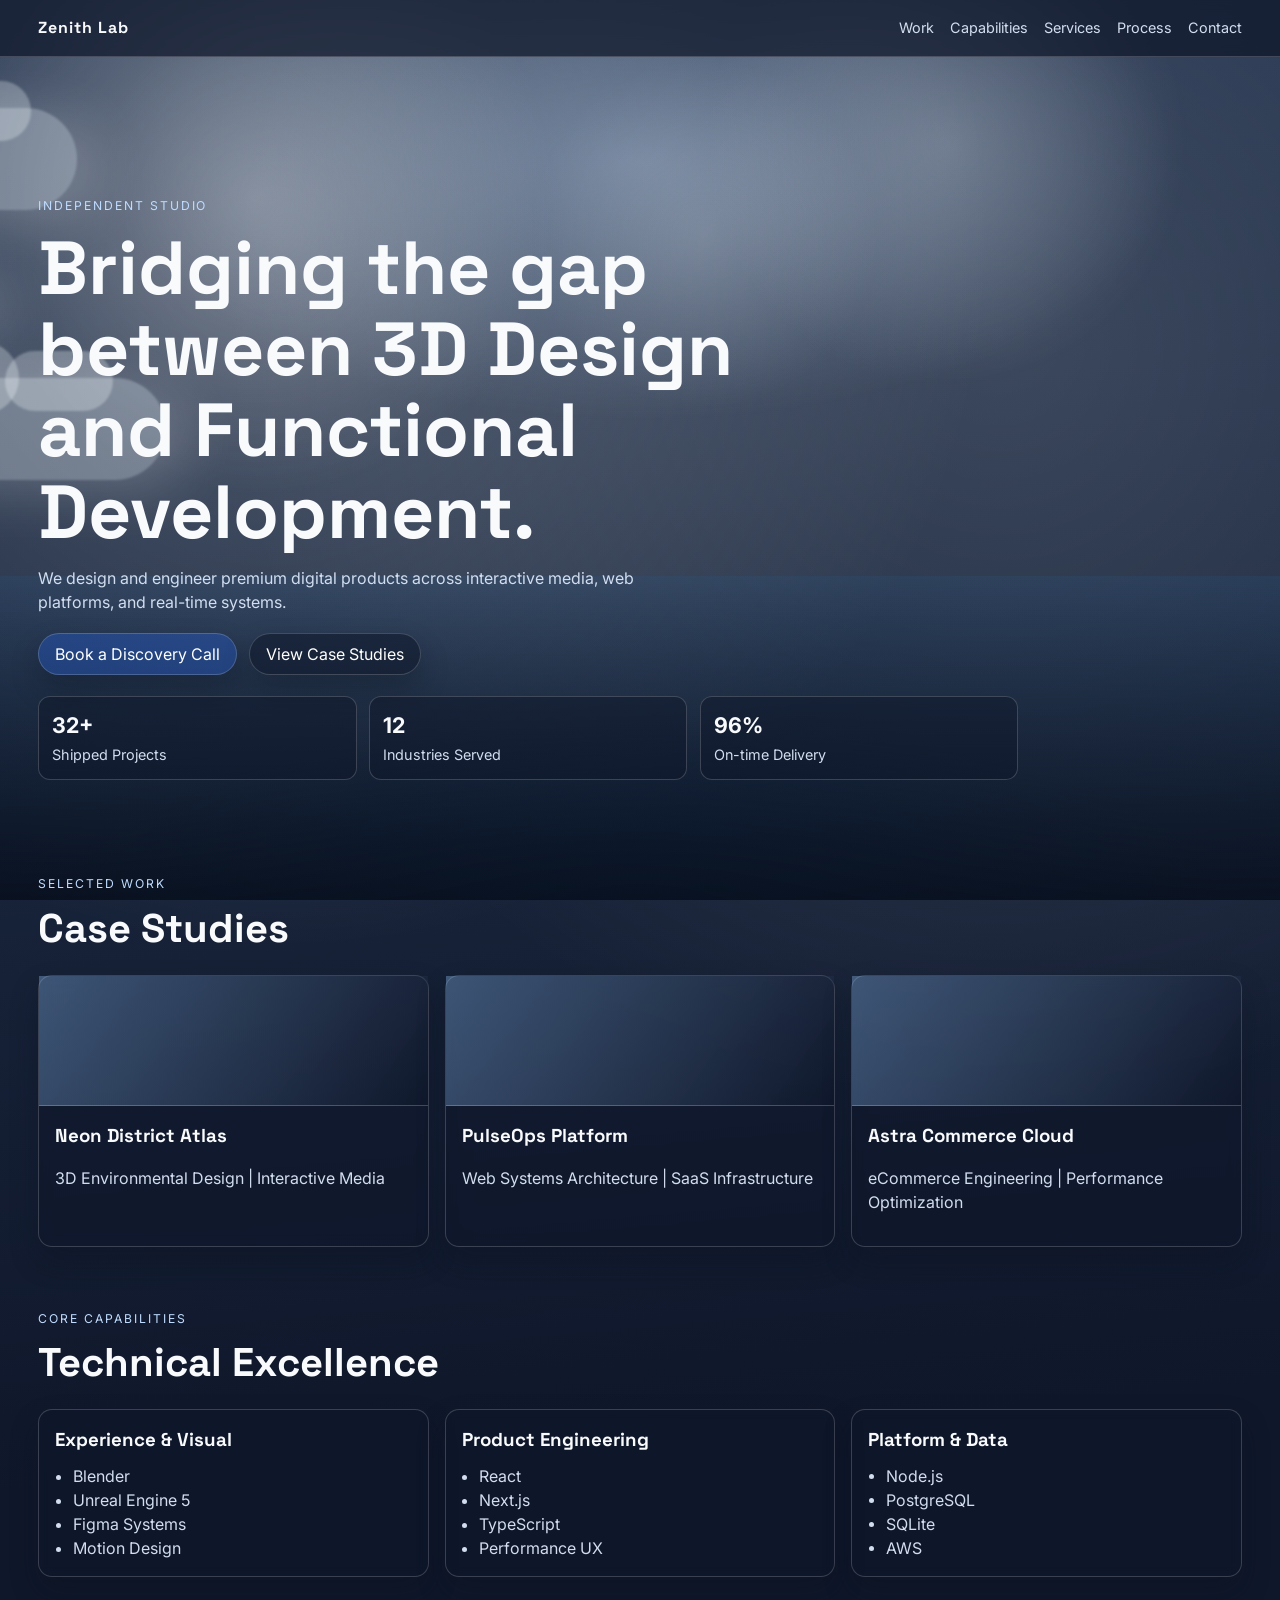
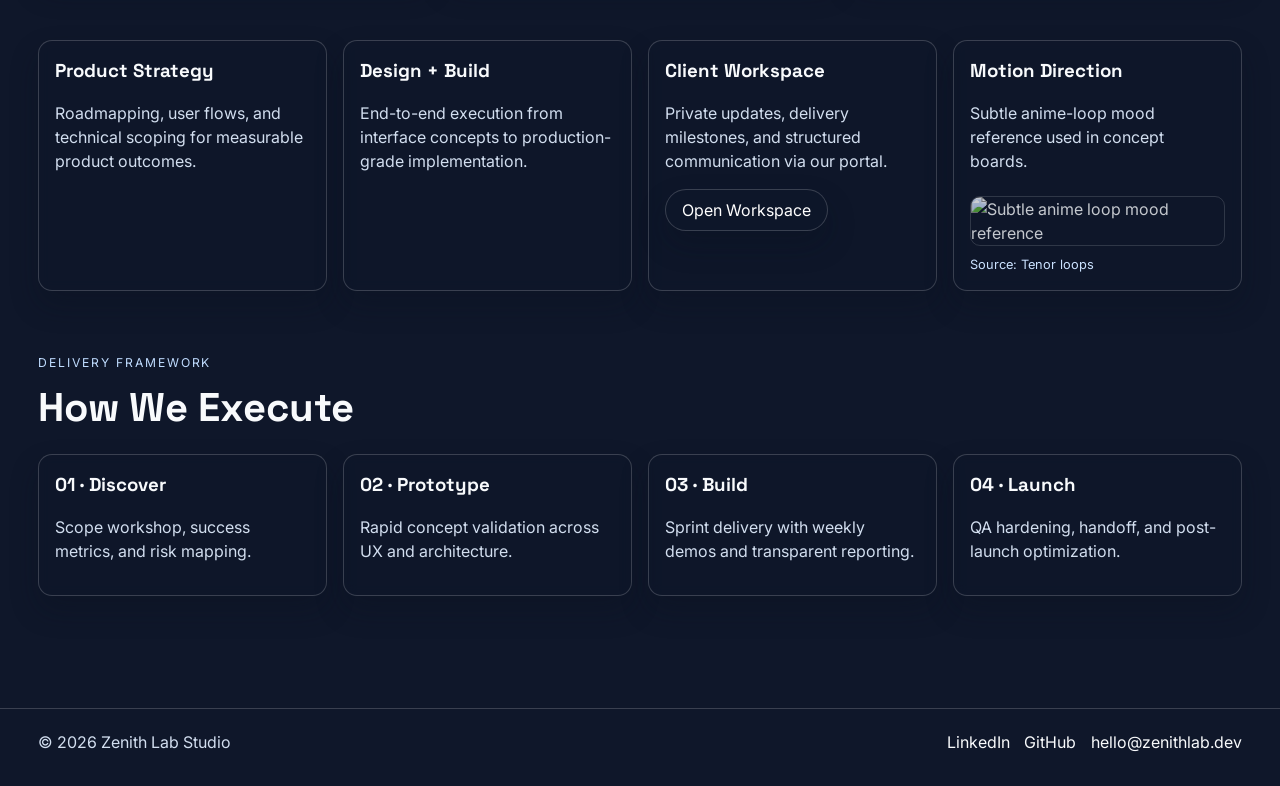
==== index.html @ daa23e72 "Simplify animated sky and add subtle Tenor loop accent" ====
<!DOCTYPE html>
<html lang="en">
  <head>
    <meta charset="UTF-8" />
    <meta name="viewport" content="width=device-width, initial-scale=1.0" />
    <title>Zenith Lab | Studio Portfolio</title>
    <link rel="preconnect" href="https://fonts.googleapis.com" />
    <link rel="preconnect" href="https://fonts.gstatic.com" crossorigin />
    <link
      href="https://fonts.googleapis.com/css2?family=Inter:wght@400;500;600;700&family=Space+Grotesk:wght@500;600;700&display=swap"
      rel="stylesheet"
    />
    <link rel="stylesheet" href="styles.css" />
  </head>
  <body>
    <div class="animated-sky-scene" aria-hidden="true">
      <div class="cloud cloud--1"></div>
      <div class="cloud cloud--2"></div>
      <div class="cloud cloud--3"></div>
      <div class="scene-ground"></div>
    </div>
    <div class="scroll-progress" aria-hidden="true"></div>

    <header class="site-header">
      <a class="brand" href="index.html">Zenith Lab</a>
      <nav>
        <a href="#work">Work</a>
        <a href="#stack">Capabilities</a>
        <a href="#services">Services</a>
        <a href="#timeline">Process</a>
        <a href="#contact">Contact</a>
      </nav>
      <a id="owner-edit-link" class="mini-button" href="owner.html" hidden>Edit Website</a>
    </header>

    <main>
      <section id="announcement" class="announcement" hidden></section>

      <section class="hero parallax" data-parallax="0.08">
        <p class="eyebrow">Independent Studio</p>
        <h1>Bridging the gap between 3D Design and Functional Development.</h1>
        <p class="hero-subtext">
          We design and engineer premium digital products across interactive media, web platforms, and real-time systems.
        </p>
        <div class="hero-cta">
          <a class="button" href="chat.html">Book a Discovery Call</a>
          <a class="button subtle" href="#work">View Case Studies</a>
        </div>
        <div class="stats-grid" aria-label="Studio metrics">
          <article><strong>32+</strong><span>Shipped Projects</span></article>
          <article><strong>12</strong><span>Industries Served</span></article>
          <article><strong>96%</strong><span>On-time Delivery</span></article>
        </div>
      </section>

      <section id="work" class="section parallax" data-parallax="0.05">
        <div class="section-heading">
          <p class="eyebrow">Selected Work</p>
          <h2>Case Studies</h2>
        </div>
        <div class="case-grid">
          <article class="case-card"><div class="case-thumb"></div><div class="case-body"><h3>Neon District Atlas</h3><p>3D Environmental Design | Interactive Media</p></div></article>
          <article class="case-card"><div class="case-thumb"></div><div class="case-body"><h3>PulseOps Platform</h3><p>Web Systems Architecture | SaaS Infrastructure</p></div></article>
          <article class="case-card"><div class="case-thumb"></div><div class="case-body"><h3>Astra Commerce Cloud</h3><p>eCommerce Engineering | Performance Optimization</p></div></article>
        </div>
      </section>

      <section id="stack" class="section parallax" data-parallax="0.04">
        <div class="section-heading">
          <p class="eyebrow">Core Capabilities</p>
          <h2>Technical Excellence</h2>
        </div>
        <div class="stack-grid">
          <article><h3>Experience & Visual</h3><ul><li>Blender</li><li>Unreal Engine 5</li><li>Figma Systems</li><li>Motion Design</li></ul></article>
          <article><h3>Product Engineering</h3><ul><li>React</li><li>Next.js</li><li>TypeScript</li><li>Performance UX</li></ul></article>
          <article><h3>Platform & Data</h3><ul><li>Node.js</li><li>PostgreSQL</li><li>SQLite</li><li>AWS</li></ul></article>
        </div>
      </section>

      <section id="services" class="section utility-grid">
        <article class="panel"><h3>Product Strategy</h3><p>Roadmapping, user flows, and technical scoping for measurable product outcomes.</p></article>
        <article class="panel"><h3>Design + Build</h3><p>End-to-end execution from interface concepts to production-grade implementation.</p></article>
        <article class="panel"><h3>Client Workspace</h3><p>Private updates, delivery milestones, and structured communication via our portal.</p><a class="button subtle" href="chat.html">Open Workspace</a></article>
        <article class="panel motion-accent">
          <h3>Motion Direction</h3>
          <p>Subtle anime-loop mood reference used in concept boards.</p>
          <img src="https://media.tenor.com/7hcQqIspIAcAAAAM/slow-loop-anime.gif" alt="Subtle anime loop mood reference" loading="lazy" />
          <a class="mini-link" href="https://tenor.com/search/anime-loop-gifs" target="_blank" rel="noopener noreferrer">Source: Tenor loops</a>
        </article>
      </section>

      <section id="timeline" class="section">
        <div class="section-heading">
          <p class="eyebrow">Delivery Framework</p>
          <h2>How We Execute</h2>
        </div>
        <div class="timeline">
          <article class="panel"><h3>01 · Discover</h3><p>Scope workshop, success metrics, and risk mapping.</p></article>
          <article class="panel"><h3>02 · Prototype</h3><p>Rapid concept validation across UX and architecture.</p></article>
          <article class="panel"><h3>03 · Build</h3><p>Sprint delivery with weekly demos and transparent reporting.</p></article>
          <article class="panel"><h3>04 · Launch</h3><p>QA hardening, handoff, and post-launch optimization.</p></article>
        </div>
      </section>
    </main>

    <footer id="contact" class="footer">
      <p>© 2026 Zenith Lab Studio</p>
      <div class="footer-links">
        <a href="https://www.linkedin.com" target="_blank" rel="noopener noreferrer">LinkedIn</a>
        <a href="https://github.com" target="_blank" rel="noopener noreferrer">GitHub</a>
        <a href="mailto:hello@zenithlab.dev">hello@zenithlab.dev</a>
      </div>
    </footer>

    <script src="script.js"></script>
  </body>
</html>
---- styles.css ----
:root {
  --bg: #0f172a;
  --sky-top: #6fa5df;
  --sky-bottom: #102544;
  --text: #f8fafc;
  --muted: #d2deef;
  --border: rgba(255, 255, 255, 0.18);
  --card: rgba(15, 23, 42, 0.72);
  --shadow: 0 14px 28px rgba(9, 15, 30, 0.3);
}

* { box-sizing: border-box; }
html, body { margin: 0; min-height: 100%; scroll-behavior: smooth; }

body {
  position: relative;
  isolation: isolate;
  color: var(--text);
  font-family: Inter, system-ui, sans-serif;
  line-height: 1.5;
  background:
    radial-gradient(circle at 22% 10%, rgba(255, 255, 255, 0.24), transparent 30%),
    radial-gradient(circle at 78% 14%, rgba(255, 255, 255, 0.14), transparent 34%),
    linear-gradient(175deg, rgba(116, 167, 228, 0.2), rgba(15, 23, 42, 0.88) 60%),
    var(--bg);
}

.animated-sky-scene {
  position: fixed;
  inset: 0;
  z-index: -1;
  pointer-events: none;
  overflow: hidden;
  background:
    radial-gradient(58% 40% at 50% 18%, rgba(198, 225, 255, 0.35), transparent 72%),
    radial-gradient(50% 22% at 50% 100%, rgba(16, 37, 68, 0.92), transparent 90%);
}

.animated-sky-scene::before {
  content: "";
  position: absolute;
  inset: 0;
  background:
    radial-gradient(circle at 20% 22%, rgba(255, 255, 255, 0.26), transparent 24%),
    radial-gradient(circle at 74% 16%, rgba(255, 255, 255, 0.2), transparent 20%),
    radial-gradient(circle at 55% 26%, rgba(255, 255, 255, 0.14), transparent 18%);
}

.cloud {
  position: absolute;
  width: clamp(220px, 24vw, 430px);
  height: clamp(74px, 8vw, 120px);
  border-radius: 999px;
  background: rgba(240, 247, 255, 0.32);
  filter: blur(1px);
  box-shadow: 20px 10px 56px rgba(255, 255, 255, 0.2);
  animation: cloudDrift linear infinite;
}

.cloud::before,
.cloud::after {
  content: "";
  position: absolute;
  background: rgba(244, 249, 255, 0.28);
  border-radius: 999px;
}

.cloud::before { width: 46%; height: 70%; left: 13%; top: -35%; }
.cloud::after { width: 30%; height: 58%; right: 15%; top: -26%; }

.cloud--1 { top: 12%; left: -18%; animation-duration: 70s; }
.cloud--2 { top: 28%; left: -22%; width: clamp(180px, 21vw, 360px); animation-duration: 90s; animation-delay: -25s; }
.cloud--3 { top: 42%; left: -15%; width: clamp(240px, 28vw, 500px); animation-duration: 110s; animation-delay: -45s; }

.scene-ground {
  position: absolute;
  inset: auto 0 0;
  height: min(36vh, 340px);
  background: linear-gradient(180deg, rgba(43, 94, 148, 0.18), rgba(8, 16, 30, 0.9));
}


@keyframes cloudDrift {
  from { transform: translateX(0); }
  to { transform: translateX(138vw); }
}

.motion-accent img {
  width: 100%;
  max-height: 180px;
  object-fit: cover;
  border-radius: 10px;
  border: 1px solid var(--border);
  margin-top: .4rem;
  opacity: .78;
}

.mini-link {
  display: inline-block;
  margin-top: .55rem;
  font-size: .8rem;
  color: #cbe2ff;
  text-decoration: none;
}

.mini-link:hover { text-decoration: underline; }

.scroll-progress { position: fixed; top: 0; left: 0; z-index: 999; width: 0; height: 3px; background: linear-gradient(90deg,#fff,#93c5fd); }
.site-header {
  position: sticky; top: 0; z-index: 100; display: flex; justify-content: space-between; align-items: center;
  padding: 1rem clamp(1rem,3vw,3.4rem); backdrop-filter: blur(10px); background: rgba(15,23,42,0.72); border-bottom: 1px solid var(--border);
}
.brand, h1, h2, h3 { font-family: "Space Grotesk", Inter, sans-serif; }
.brand { color: var(--text); text-decoration: none; font-weight: 700; letter-spacing: .06em; }
nav { display: flex; gap: 1rem; flex-wrap: wrap; align-items: center; }
nav a { color: var(--muted); text-decoration: none; font-size: .9rem; }
nav a:hover { color: #fff; }

.session-badge {
  border: 1px solid var(--border);
  border-radius: 999px;
  padding: 0.2rem 0.7rem;
  color: #bfdbfe;
  font-size: 0.75rem;
}

main { padding: 2rem clamp(1rem,3vw,4rem) 4rem; }
.hero { padding: clamp(4rem,12vh,8rem) 0 2rem; max-width: 980px; }
.eyebrow { margin: 0; font-size: .76rem; letter-spacing: .16em; text-transform: uppercase; color: #bfdbfe; }
h1 { margin: .8rem 0; font-size: clamp(2.2rem,6vw,4.7rem); line-height: 1.08; max-width: 16ch; }
.hero-subtext { margin: 0; max-width: 62ch; color: var(--muted); }
.hero-cta { margin-top: 1.2rem; display: flex; gap: .7rem; flex-wrap: wrap; }
.button {
  display: inline-block; border: 1px solid var(--border); border-radius: 999px; text-decoration: none; color: #fff;
  padding: .5rem 1rem; background: rgba(37,99,235,.32); box-shadow: var(--shadow);
}
.button.subtle { background: rgba(15,23,42,.58); }

.stats-grid {
  margin-top: 1.3rem;
  display: grid;
  gap: 0.8rem;
  grid-template-columns: repeat(auto-fit, minmax(160px, 1fr));
}
.stats-grid article {
  border: 1px solid var(--border);
  border-radius: 12px;
  padding: 0.8rem;
  background: rgba(15, 23, 42, 0.5);
}
.stats-grid strong { display: block; font-size: 1.35rem; }
.stats-grid span { color: var(--muted); font-size: 0.9rem; }

.section { margin-top: clamp(2.8rem,7vh,5rem); }
.section-heading { margin-bottom: 1rem; }
.section-heading h2 { margin: .35rem 0 0; font-size: clamp(1.7rem,3.5vw,2.5rem); }
.case-grid,.stack-grid,.beyond-grid,.utility-grid,.timeline { display: grid; gap: 1rem; }
.case-grid { grid-template-columns: repeat(auto-fit,minmax(230px,1fr)); }
.stack-grid,.beyond-grid,.utility-grid { grid-template-columns: repeat(auto-fit,minmax(220px,1fr)); }
.timeline { grid-template-columns: repeat(auto-fit,minmax(200px,1fr)); }
.case-card,.panel,.stack-grid article {
  border: 1px solid var(--border); border-radius: 14px; background: var(--card); box-shadow: var(--shadow);
}
.case-thumb { min-height: 130px; border-bottom: 1px solid var(--border); background: linear-gradient(125deg,rgba(147,197,253,.35),rgba(15,23,42,.45)); }
.case-body,.panel,.stack-grid article { padding: 1rem; }
.case-body h3,.panel h3,.stack-grid h3 { margin: 0; }
.case-body p,.panel p,.stack-grid li,.panel li { color: var(--muted); }
ul { margin: .6rem 0 0; padding-left: 1.1rem; }
.mini-clips { margin-top: .8rem; display: flex; gap: .55rem; flex-wrap: wrap; }
.mini-clips span { border: 1px solid var(--border); border-radius: 999px; padding: .3rem .6rem; font-size: .78rem; }

.footer {
  margin-top: 3rem; padding: 1.3rem clamp(1rem,3vw,4rem) 2rem; border-top: 1px solid var(--border);
  display: flex; justify-content: space-between; flex-wrap: wrap; gap: .7rem;
}
.footer p { margin: 0; color: var(--muted); }
.footer-links { display: flex; gap: .9rem; }
.footer a { color: var(--text); text-decoration: none; }
.footer a:hover { text-decoration: underline; }

.page-shell { max-width: 1000px; margin: 2.5rem auto; padding: 0 clamp(1rem,3vw,2rem); }
.page-shell.narrow { max-width: 680px; }
.table-shell { width: 100%; border-collapse: collapse; margin-top: 1rem; border: 1px solid var(--border); background: var(--card); }
.table-shell th,.table-shell td { border-bottom: 1px solid var(--border); padding: .75rem; text-align: left; }
.chat-log { min-height: 220px; border: 1px solid var(--border); border-radius: 12px; padding: .8rem; background: var(--card); }
.chat-controls { margin-top: .8rem; display: flex; gap: .5rem; }
.chat-controls input, .shop-controls input, .shop-controls select {
  flex: 1;
  padding: .65rem;
  border-radius: 10px;
  border: 1px solid var(--border);
  background: rgba(15,23,42,.7);
  color: var(--text);
}
.chat-controls button {
  padding: .65rem .9rem;
  border-radius: 10px;
  border: 1px solid var(--border);
  background: rgba(37,99,235,.4);
  color: var(--text);
  cursor: pointer;
}

.shop-controls {
  margin-top: 1rem;
  display: grid;
  grid-template-columns: 1fr 180px;
  gap: .6rem;
}

.quick-prompts {
  margin-top: .8rem;
  display: flex;
  flex-wrap: wrap;
  gap: .5rem;
}

.mini-button {
  border: 1px solid var(--border);
  border-radius: 10px;
  background: rgba(15,23,42,.8);
  color: #e2e8f0;
  padding: .45rem .8rem;
  cursor: pointer;
}

.form-grid { display: grid; gap: .75rem; margin-top: 1rem; }
.form-grid label { color: var(--muted); font-size: .9rem; }
.inline-check {
  display: flex;
  align-items: center;
  gap: 0.45rem;
}
.form-grid input {
  width: 100%;
  padding: .7rem;
  border-radius: 10px;
  border: 1px solid var(--border);
  background: rgba(15,23,42,.7);
  color: var(--text);
  margin-top: .35rem;
}
.status-line {
  margin-top: .8rem;
  border: 1px solid var(--border);
  border-radius: 10px;
  padding: .7rem;
  color: var(--muted);
  background: rgba(15,23,42,.6);
}

.cart-panel { margin-top: 1rem; }
.session-panel { margin-top: 1rem; }

@media (max-width: 700px) {
  nav { display:none; }
  .shop-controls { grid-template-columns: 1fr; }
}


/* layout fixes */
.table-shell button { white-space: nowrap; }
.chat-controls { align-items: stretch; }
.quick-prompts button {
  border: 1px solid var(--border);
  background: rgba(15,23,42,.8);
  color: #e2e8f0;
  border-radius: 999px;
  padding: .4rem .75rem;
  cursor: pointer;
}
.teach-panel { margin-top: 1rem; }
.teach-grid {
  margin-top: .7rem;
  display: grid;
  grid-template-columns: 1fr 1fr auto;
  gap: .5rem;
}
.teach-grid input {
  padding: .65rem;
  border-radius: 10px;
  border: 1px solid var(--border);
  background: rgba(15,23,42,.7);
  color: var(--text);
}
#chat-log p {
  margin: 0 0 .55rem;
  padding: .45rem .55rem;
  border: 1px solid rgba(255,255,255,.08);
  border-radius: 8px;
  background: rgba(15,23,42,.4);
}
@media (max-width: 900px) {
  .teach-grid { grid-template-columns: 1fr; }
  .chat-controls { flex-wrap: wrap; }
}


.announcement {
  margin: 0 auto 1rem;
  max-width: 1100px;
  border: 1px solid var(--border);
  border-radius: 12px;
  padding: .75rem 1rem;
  background: rgba(147, 197, 253, 0.18);
  color: #e8f4ff;
  box-shadow: var(--shadow);
}

.case-card,.panel,.stack-grid article,.table-shell,.chat-log,.status-line {
  background: rgba(15, 23, 42, 0.58);
  backdrop-filter: blur(6px);
}

.owner-list {
  margin-top: .8rem;
  padding-left: 0;
  list-style: none;
  display: grid;
  gap: .5rem;
}
.owner-list li {
  border: 1px solid var(--border);
  border-radius: 10px;
  padding: .6rem;
  background: rgba(15,23,42,.45);
}

.owner-shell { max-width: 920px; }
.owner-console { display: grid; gap: 1rem; margin-top: 1rem; }

@media (max-width: 700px) {
  .site-header { gap: .5rem; }
  .site-header .mini-button { display: none; }
}
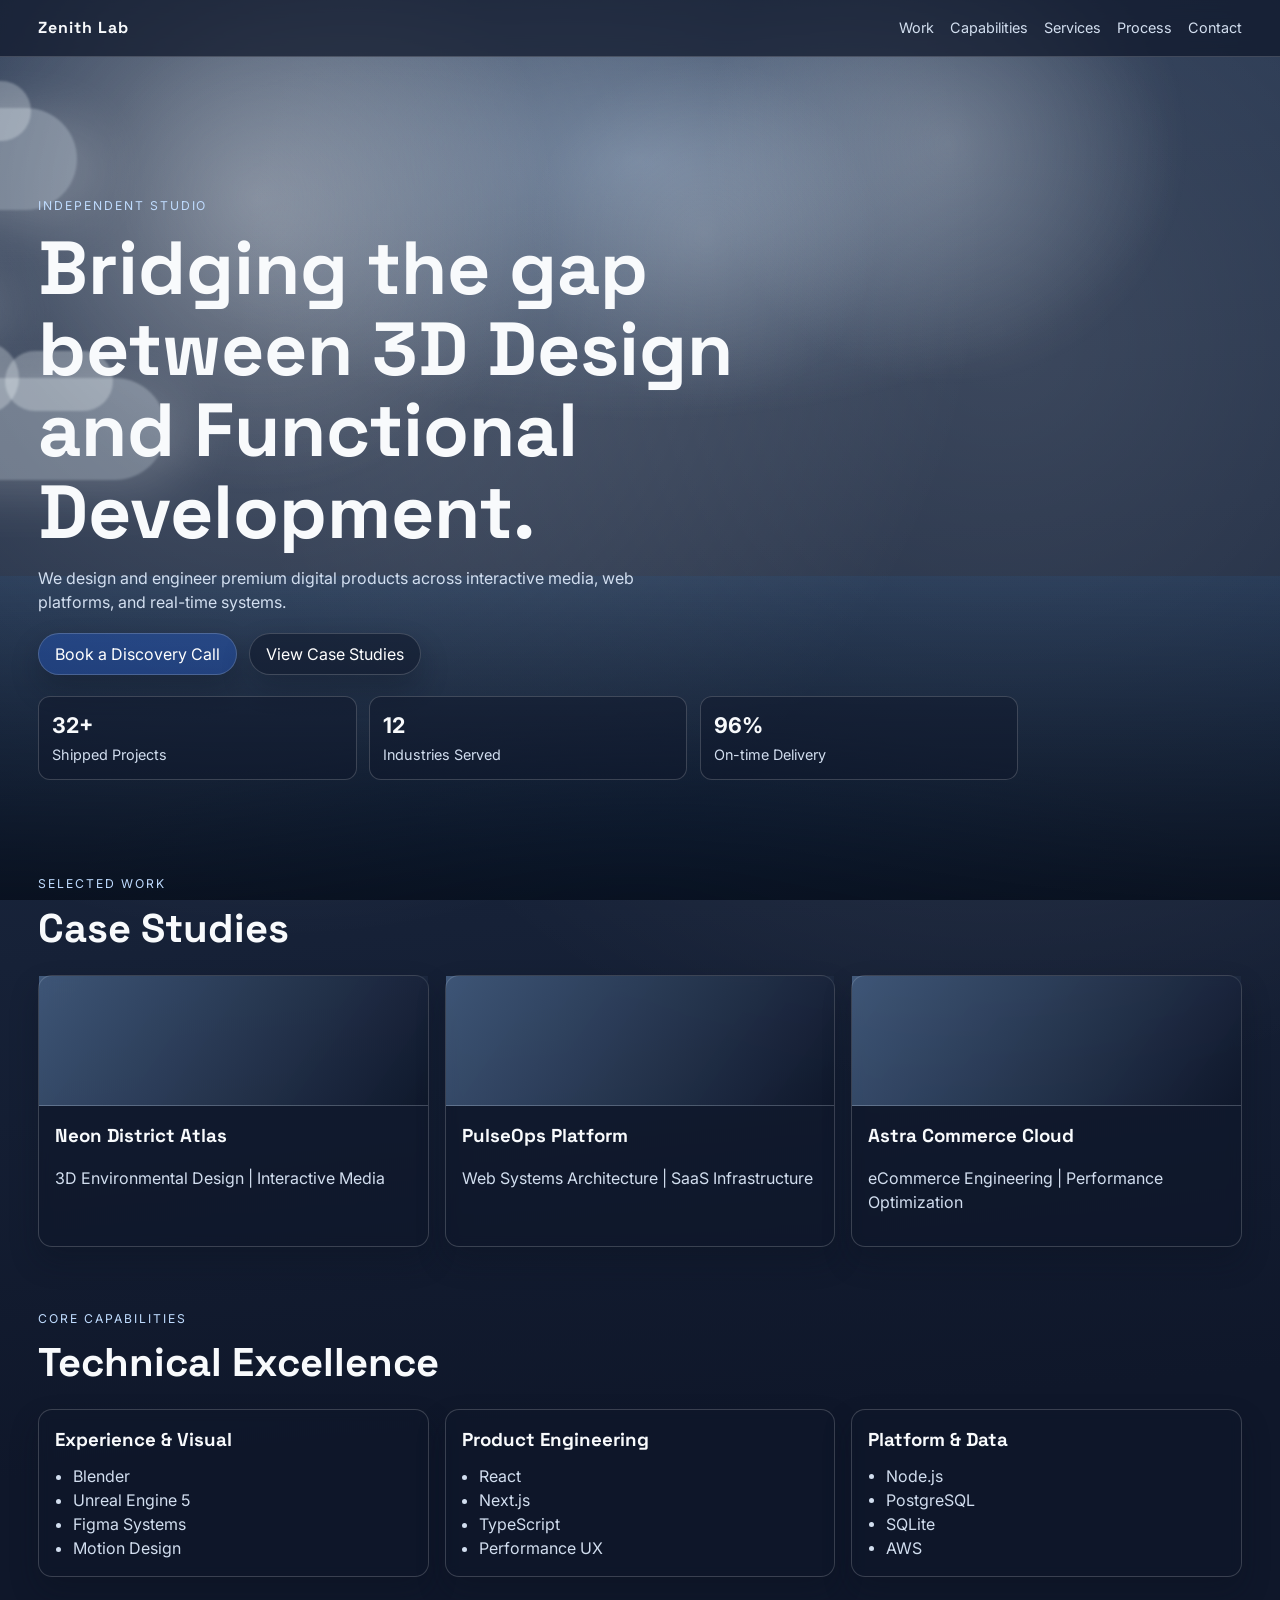
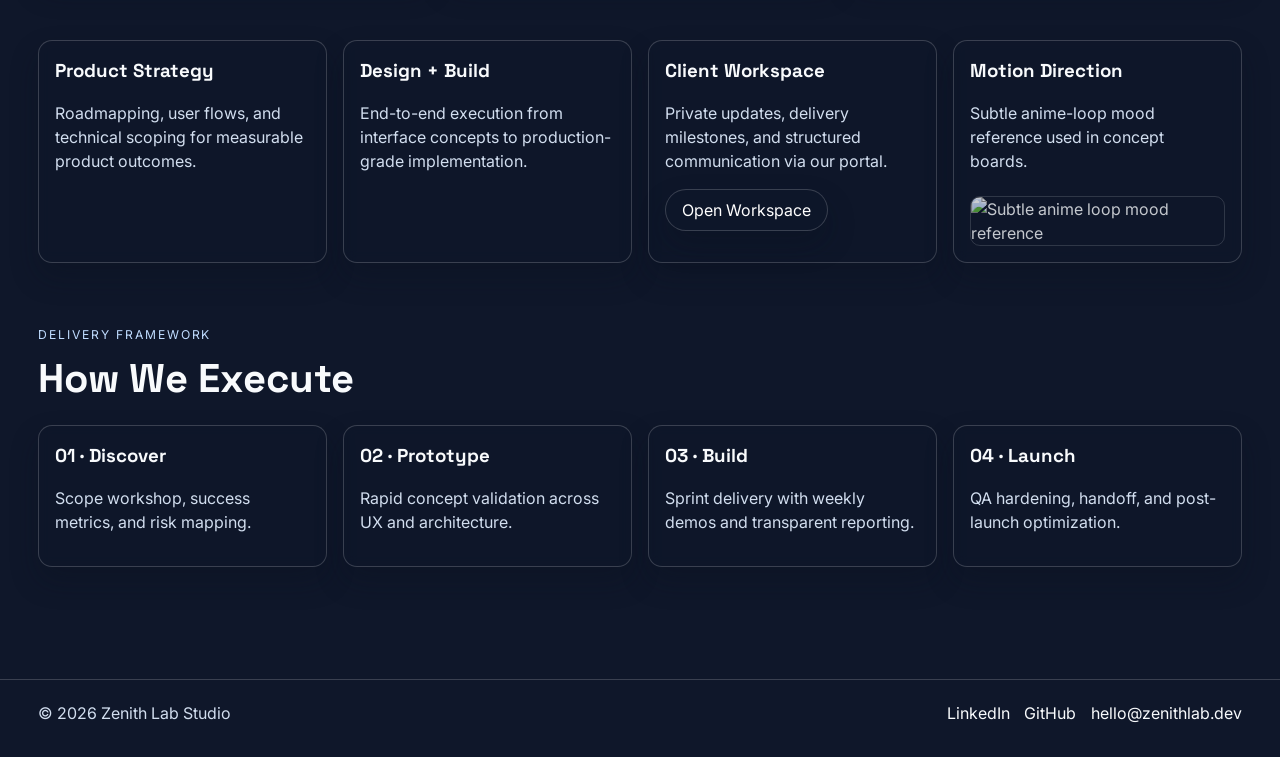
==== commit 65977ffc: "Remove Tenor source link and keep minimal media accent" ====
--- a/index.html
+++ b/index.html
@@ -85,7 +85,6 @@
           <h3>Motion Direction</h3>
           <p>Subtle anime-loop mood reference used in concept boards.</p>
           <img src="https://media.tenor.com/7hcQqIspIAcAAAAM/slow-loop-anime.gif" alt="Subtle anime loop mood reference" loading="lazy" />
-          <a class="mini-link" href="https://tenor.com/search/anime-loop-gifs" target="_blank" rel="noopener noreferrer">Source: Tenor loops</a>
         </article>
       </section>
 
--- a/styles.css
+++ b/styles.css
@@ -95,16 +95,6 @@
   opacity: .78;
 }
 
-.mini-link {
-  display: inline-block;
-  margin-top: .55rem;
-  font-size: .8rem;
-  color: #cbe2ff;
-  text-decoration: none;
-}
-
-.mini-link:hover { text-decoration: underline; }
-
 .scroll-progress { position: fixed; top: 0; left: 0; z-index: 999; width: 0; height: 3px; background: linear-gradient(90deg,#fff,#93c5fd); }
 .site-header {
   position: sticky; top: 0; z-index: 100; display: flex; justify-content: space-between; align-items: center;
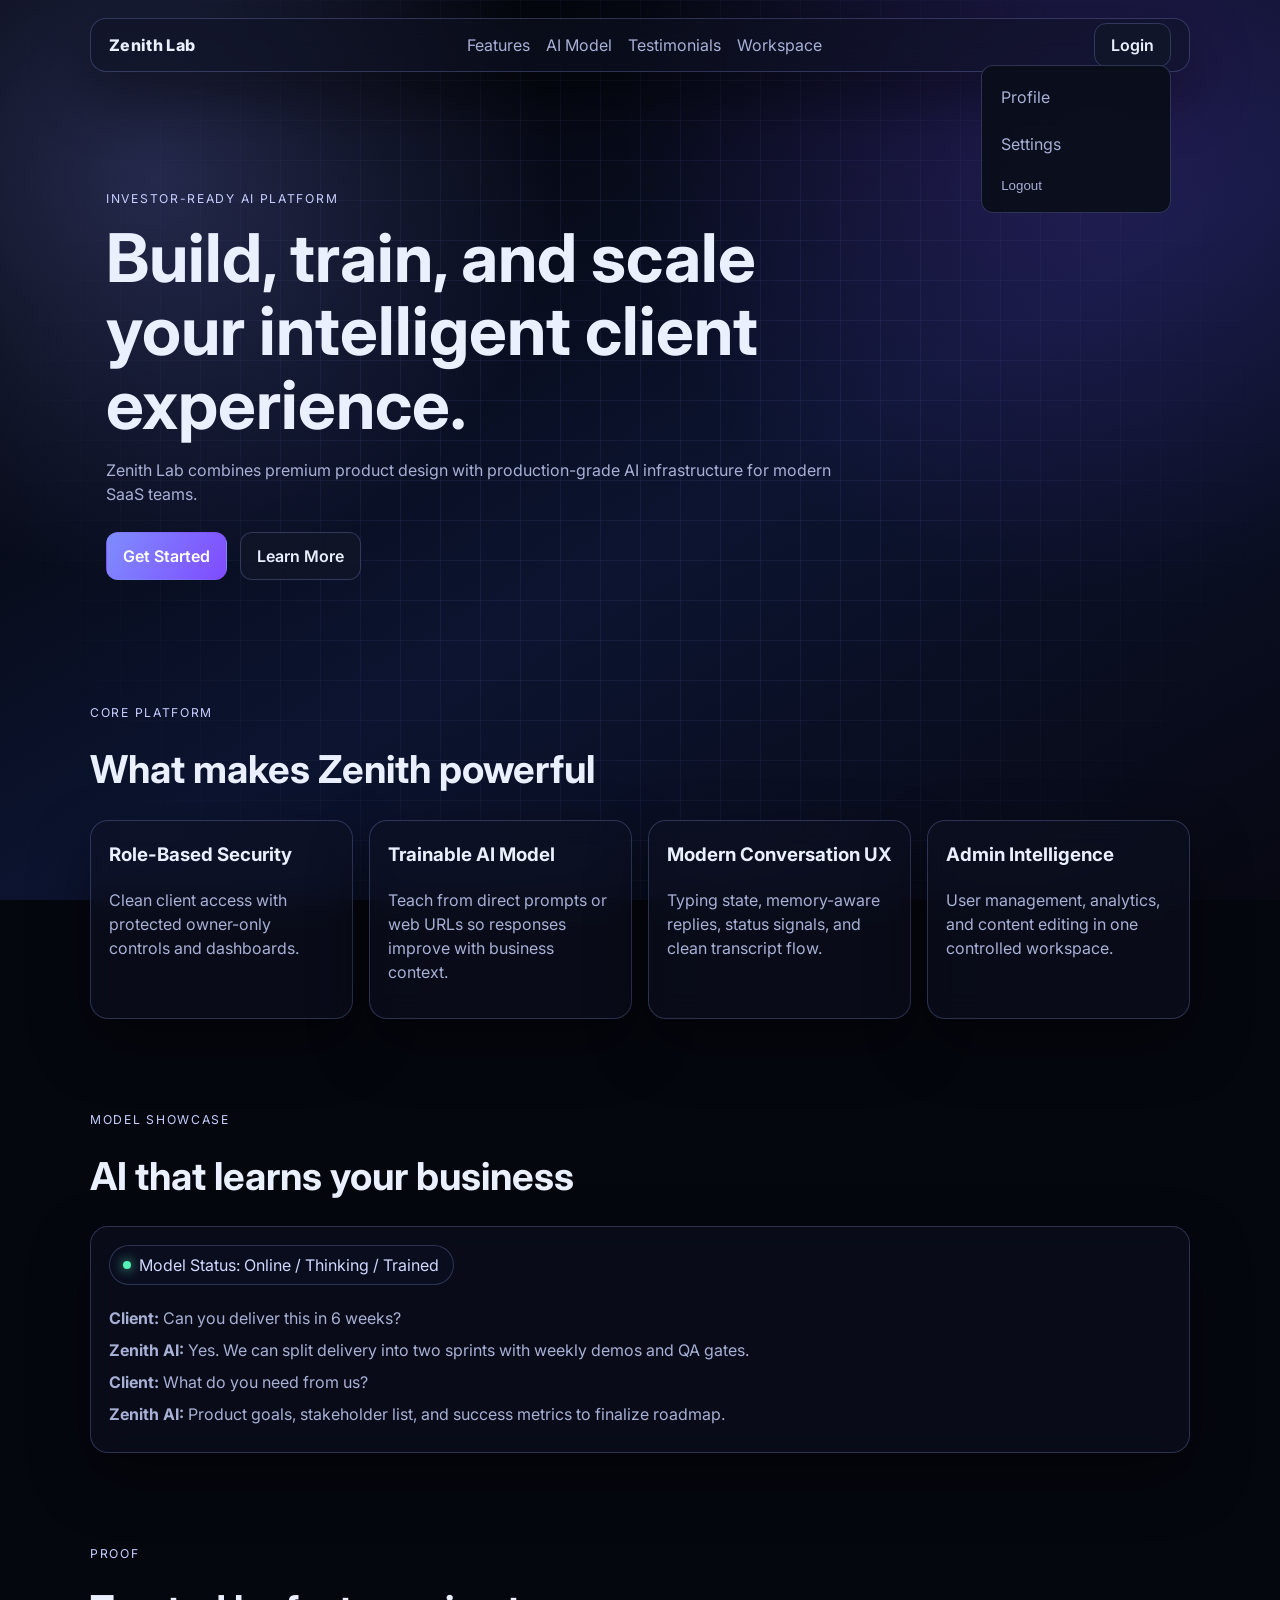
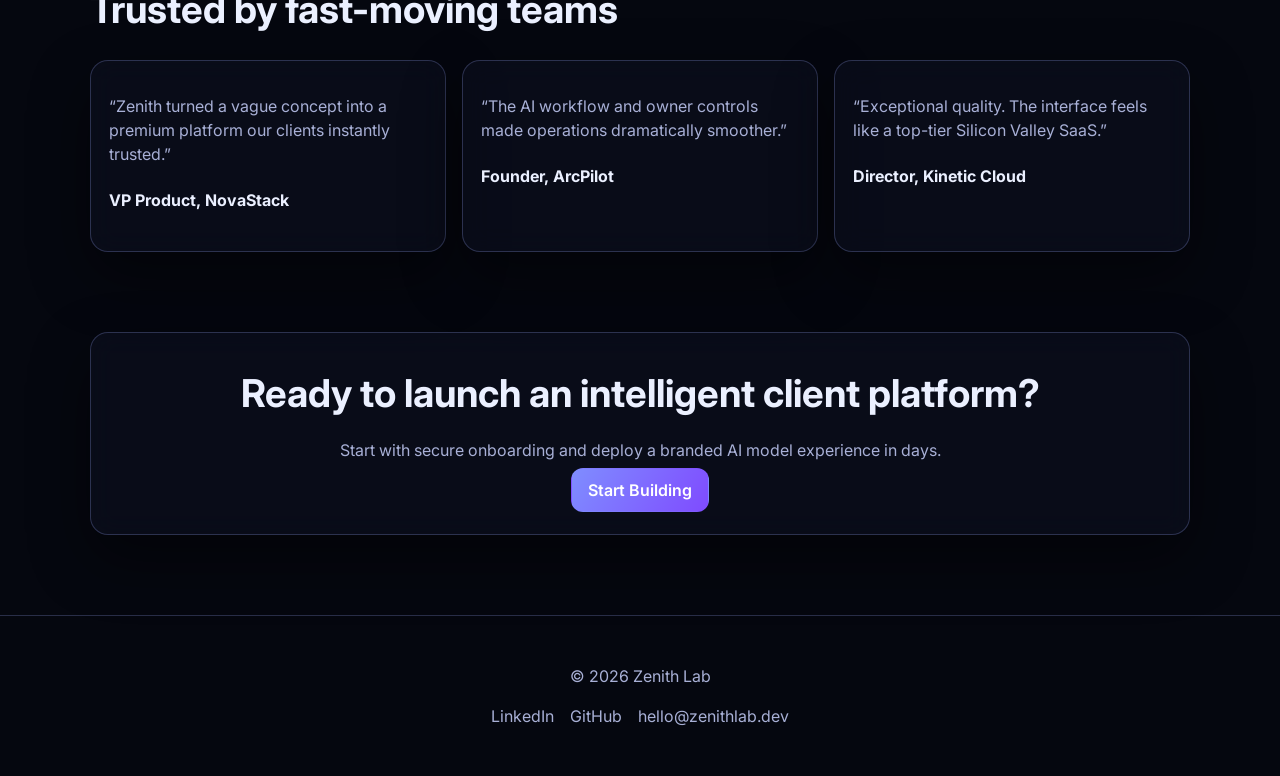
==== commit 88d5a515: "Redesign as premium SaaS with role-based auth and owner AI dashboard" ====
--- a/index.html
+++ b/index.html
@@ -3,107 +3,94 @@
   <head>
     <meta charset="UTF-8" />
     <meta name="viewport" content="width=device-width, initial-scale=1.0" />
-    <title>Zenith Lab | Studio Portfolio</title>
+    <title>Zenith Lab | AI Product Studio</title>
     <link rel="preconnect" href="https://fonts.googleapis.com" />
     <link rel="preconnect" href="https://fonts.gstatic.com" crossorigin />
-    <link
-      href="https://fonts.googleapis.com/css2?family=Inter:wght@400;500;600;700&family=Space+Grotesk:wght@500;600;700&display=swap"
-      rel="stylesheet"
-    />
+    <link href="https://fonts.googleapis.com/css2?family=Inter:wght@400;500;600;700;800&display=swap" rel="stylesheet" />
     <link rel="stylesheet" href="styles.css" />
   </head>
   <body>
-    <div class="animated-sky-scene" aria-hidden="true">
-      <div class="cloud cloud--1"></div>
-      <div class="cloud cloud--2"></div>
-      <div class="cloud cloud--3"></div>
-      <div class="scene-ground"></div>
-    </div>
+    <div class="bg-gradient" aria-hidden="true"></div>
+    <div class="bg-grid" aria-hidden="true"></div>
+    <div class="particles" id="particles" aria-hidden="true"></div>
     <div class="scroll-progress" aria-hidden="true"></div>
 
-    <header class="site-header">
+    <header class="site-header glass">
       <a class="brand" href="index.html">Zenith Lab</a>
-      <nav>
-        <a href="#work">Work</a>
-        <a href="#stack">Capabilities</a>
-        <a href="#services">Services</a>
-        <a href="#timeline">Process</a>
-        <a href="#contact">Contact</a>
+      <nav class="main-nav">
+        <a href="#features">Features</a>
+        <a href="#ai">AI Model</a>
+        <a href="#testimonials">Testimonials</a>
+        <a href="chat.html">Workspace</a>
       </nav>
-      <a id="owner-edit-link" class="mini-button" href="owner.html" hidden>Edit Website</a>
+      <div class="profile-wrap" id="profile-wrap">
+        <a id="auth-link" class="button subtle" href="login.html">Login</a>
+        <button id="profile-trigger" class="button subtle" hidden></button>
+        <div id="profile-menu" class="profile-menu" hidden>
+          <a href="chat.html">Profile</a>
+          <a href="login.html">Settings</a>
+          <a id="owner-menu-link" href="owner.html" hidden>Owner Dashboard</a>
+          <button id="logout-btn" type="button">Logout</button>
+        </div>
+      </div>
     </header>
 
     <main>
-      <section id="announcement" class="announcement" hidden></section>
+      <section id="announcement" class="announcement glass reveal" hidden></section>
 
-      <section class="hero parallax" data-parallax="0.08">
-        <p class="eyebrow">Independent Studio</p>
-        <h1>Bridging the gap between 3D Design and Functional Development.</h1>
-        <p class="hero-subtext">
-          We design and engineer premium digital products across interactive media, web platforms, and real-time systems.
-        </p>
+      <section class="hero reveal">
+        <p class="eyebrow">Investor-Ready AI Platform</p>
+        <h1>Build, train, and scale your intelligent client experience.</h1>
+        <p class="hero-subtext">Zenith Lab combines premium product design with production-grade AI infrastructure for modern SaaS teams.</p>
         <div class="hero-cta">
-          <a class="button" href="chat.html">Book a Discovery Call</a>
-          <a class="button subtle" href="#work">View Case Studies</a>
-        </div>
-        <div class="stats-grid" aria-label="Studio metrics">
-          <article><strong>32+</strong><span>Shipped Projects</span></article>
-          <article><strong>12</strong><span>Industries Served</span></article>
-          <article><strong>96%</strong><span>On-time Delivery</span></article>
+          <a class="button" href="login.html">Get Started</a>
+          <a class="button subtle" href="#ai">Learn More</a>
         </div>
       </section>
 
-      <section id="work" class="section parallax" data-parallax="0.05">
-        <div class="section-heading">
-          <p class="eyebrow">Selected Work</p>
-          <h2>Case Studies</h2>
-        </div>
-        <div class="case-grid">
-          <article class="case-card"><div class="case-thumb"></div><div class="case-body"><h3>Neon District Atlas</h3><p>3D Environmental Design | Interactive Media</p></div></article>
-          <article class="case-card"><div class="case-thumb"></div><div class="case-body"><h3>PulseOps Platform</h3><p>Web Systems Architecture | SaaS Infrastructure</p></div></article>
-          <article class="case-card"><div class="case-thumb"></div><div class="case-body"><h3>Astra Commerce Cloud</h3><p>eCommerce Engineering | Performance Optimization</p></div></article>
+      <section id="features" class="section reveal">
+        <div class="section-heading"><p class="eyebrow">Core Platform</p><h2>What makes Zenith powerful</h2></div>
+        <div class="feature-grid">
+          <article class="glass card"><h3>Role-Based Security</h3><p>Clean client access with protected owner-only controls and dashboards.</p></article>
+          <article class="glass card"><h3>Trainable AI Model</h3><p>Teach from direct prompts or web URLs so responses improve with business context.</p></article>
+          <article class="glass card"><h3>Modern Conversation UX</h3><p>Typing state, memory-aware replies, status signals, and clean transcript flow.</p></article>
+          <article class="glass card"><h3>Admin Intelligence</h3><p>User management, analytics, and content editing in one controlled workspace.</p></article>
         </div>
       </section>
 
-      <section id="stack" class="section parallax" data-parallax="0.04">
-        <div class="section-heading">
-          <p class="eyebrow">Core Capabilities</p>
-          <h2>Technical Excellence</h2>
-        </div>
-        <div class="stack-grid">
-          <article><h3>Experience & Visual</h3><ul><li>Blender</li><li>Unreal Engine 5</li><li>Figma Systems</li><li>Motion Design</li></ul></article>
-          <article><h3>Product Engineering</h3><ul><li>React</li><li>Next.js</li><li>TypeScript</li><li>Performance UX</li></ul></article>
-          <article><h3>Platform & Data</h3><ul><li>Node.js</li><li>PostgreSQL</li><li>SQLite</li><li>AWS</li></ul></article>
+      <section id="ai" class="section reveal">
+        <div class="section-heading"><p class="eyebrow">Model Showcase</p><h2>AI that learns your business</h2></div>
+        <div class="ai-preview glass">
+          <div class="model-status"><span class="dot"></span> Model Status: Online / Thinking / Trained</div>
+          <div class="sample-chat">
+            <p><strong>Client:</strong> Can you deliver this in 6 weeks?</p>
+            <p><strong>Zenith AI:</strong> Yes. We can split delivery into two sprints with weekly demos and QA gates.</p>
+            <p><strong>Client:</strong> What do you need from us?</p>
+            <p><strong>Zenith AI:</strong> Product goals, stakeholder list, and success metrics to finalize roadmap.</p>
+          </div>
         </div>
       </section>
 
-      <section id="services" class="section utility-grid">
-        <article class="panel"><h3>Product Strategy</h3><p>Roadmapping, user flows, and technical scoping for measurable product outcomes.</p></article>
-        <article class="panel"><h3>Design + Build</h3><p>End-to-end execution from interface concepts to production-grade implementation.</p></article>
-        <article class="panel"><h3>Client Workspace</h3><p>Private updates, delivery milestones, and structured communication via our portal.</p><a class="button subtle" href="chat.html">Open Workspace</a></article>
-        <article class="panel motion-accent">
-          <h3>Motion Direction</h3>
-          <p>Subtle anime-loop mood reference used in concept boards.</p>
-          <img src="https://media.tenor.com/7hcQqIspIAcAAAAM/slow-loop-anime.gif" alt="Subtle anime loop mood reference" loading="lazy" />
-        </article>
+      <section id="testimonials" class="section reveal">
+        <div class="section-heading"><p class="eyebrow">Proof</p><h2>Trusted by fast-moving teams</h2></div>
+        <div class="feature-grid testimonials">
+          <article class="glass card"><p>“Zenith turned a vague concept into a premium platform our clients instantly trusted.”</p><h4>VP Product, NovaStack</h4></article>
+          <article class="glass card"><p>“The AI workflow and owner controls made operations dramatically smoother.”</p><h4>Founder, ArcPilot</h4></article>
+          <article class="glass card"><p>“Exceptional quality. The interface feels like a top-tier Silicon Valley SaaS.”</p><h4>Director, Kinetic Cloud</h4></article>
+        </div>
       </section>
 
-      <section id="timeline" class="section">
-        <div class="section-heading">
-          <p class="eyebrow">Delivery Framework</p>
-          <h2>How We Execute</h2>
-        </div>
-        <div class="timeline">
-          <article class="panel"><h3>01 · Discover</h3><p>Scope workshop, success metrics, and risk mapping.</p></article>
-          <article class="panel"><h3>02 · Prototype</h3><p>Rapid concept validation across UX and architecture.</p></article>
-          <article class="panel"><h3>03 · Build</h3><p>Sprint delivery with weekly demos and transparent reporting.</p></article>
-          <article class="panel"><h3>04 · Launch</h3><p>QA hardening, handoff, and post-launch optimization.</p></article>
+      <section class="cta section reveal">
+        <div class="glass cta-box">
+          <h2>Ready to launch an intelligent client platform?</h2>
+          <p>Start with secure onboarding and deploy a branded AI model experience in days.</p>
+          <a class="button" href="login.html">Start Building</a>
         </div>
       </section>
     </main>
 
-    <footer id="contact" class="footer">
-      <p>© 2026 Zenith Lab Studio</p>
+    <footer class="footer">
+      <p>© 2026 Zenith Lab</p>
       <div class="footer-links">
         <a href="https://www.linkedin.com" target="_blank" rel="noopener noreferrer">LinkedIn</a>
         <a href="https://github.com" target="_blank" rel="noopener noreferrer">GitHub</a>
--- a/styles.css
+++ b/styles.css
@@ -1,325 +1,214 @@
- :root {
-  --bg: #0f172a;
-  --sky-top: #6fa5df;
-  --sky-bottom: #102544;
-  --text: #f8fafc;
-  --muted: #d2deef;
-  --border: rgba(255, 255, 255, 0.18);
-  --card: rgba(15, 23, 42, 0.72);
-  --shadow: 0 14px 28px rgba(9, 15, 30, 0.3);
+:root {
+  --bg: #05070f;
+  --bg-2: #0d1328;
+  --glass: rgba(13, 18, 34, 0.54);
+  --line: rgba(157, 173, 255, 0.24);
+  --text: #ebf0ff;
+  --muted: #a8b0d6;
+  --accent: #7f8dff;
+  --accent-2: #7f4bff;
+  --shadow: 0 24px 60px rgba(0, 0, 0, 0.45);
 }
 
 * { box-sizing: border-box; }
-html, body { margin: 0; min-height: 100%; scroll-behavior: smooth; }
-
 body {
-  position: relative;
-  isolation: isolate;
+  margin: 0;
+  font-family: Inter, system-ui, sans-serif;
   color: var(--text);
-  font-family: Inter, system-ui, sans-serif;
+  background: var(--bg);
+  min-height: 100vh;
   line-height: 1.5;
+}
+
+a { color: inherit; text-decoration: none; }
+
+.bg-gradient,
+.bg-grid,
+.particles { position: fixed; inset: 0; pointer-events: none; z-index: -3; }
+.bg-gradient {
   background:
-    radial-gradient(circle at 22% 10%, rgba(255, 255, 255, 0.24), transparent 30%),
-    radial-gradient(circle at 78% 14%, rgba(255, 255, 255, 0.14), transparent 34%),
-    linear-gradient(175deg, rgba(116, 167, 228, 0.2), rgba(15, 23, 42, 0.88) 60%),
-    var(--bg);
-}
-
-.animated-sky-scene {
-  position: fixed;
-  inset: 0;
-  z-index: -1;
-  pointer-events: none;
-  overflow: hidden;
-  background:
-    radial-gradient(58% 40% at 50% 18%, rgba(198, 225, 255, 0.35), transparent 72%),
-    radial-gradient(50% 22% at 50% 100%, rgba(16, 37, 68, 0.92), transparent 90%);
-}
-
-.animated-sky-scene::before {
-  content: "";
+    radial-gradient(circle at 12% 20%, rgba(127, 141, 255, 0.26), transparent 30%),
+    radial-gradient(circle at 85% 15%, rgba(127, 75, 255, 0.2), transparent 35%),
+    linear-gradient(150deg, #05070f 20%, #0c1430 56%, #070812 100%);
+}
+.bg-grid {
+  z-index: -2;
+  background-image:
+    linear-gradient(rgba(141, 157, 255, 0.08) 1px, transparent 1px),
+    linear-gradient(90deg, rgba(141, 157, 255, 0.08) 1px, transparent 1px);
+  background-size: 40px 40px;
+  mask-image: radial-gradient(circle at center, black 35%, transparent 85%);
+}
+.particles { z-index: -1; overflow: hidden; }
+.particles span {
   position: absolute;
-  inset: 0;
-  background:
-    radial-gradient(circle at 20% 22%, rgba(255, 255, 255, 0.26), transparent 24%),
-    radial-gradient(circle at 74% 16%, rgba(255, 255, 255, 0.2), transparent 20%),
-    radial-gradient(circle at 55% 26%, rgba(255, 255, 255, 0.14), transparent 18%);
-}
-
-.cloud {
-  position: absolute;
-  width: clamp(220px, 24vw, 430px);
-  height: clamp(74px, 8vw, 120px);
-  border-radius: 999px;
-  background: rgba(240, 247, 255, 0.32);
-  filter: blur(1px);
-  box-shadow: 20px 10px 56px rgba(255, 255, 255, 0.2);
-  animation: cloudDrift linear infinite;
-}
-
-.cloud::before,
-.cloud::after {
-  content: "";
-  position: absolute;
-  background: rgba(244, 249, 255, 0.28);
-  border-radius: 999px;
-}
-
-.cloud::before { width: 46%; height: 70%; left: 13%; top: -35%; }
-.cloud::after { width: 30%; height: 58%; right: 15%; top: -26%; }
-
-.cloud--1 { top: 12%; left: -18%; animation-duration: 70s; }
-.cloud--2 { top: 28%; left: -22%; width: clamp(180px, 21vw, 360px); animation-duration: 90s; animation-delay: -25s; }
-.cloud--3 { top: 42%; left: -15%; width: clamp(240px, 28vw, 500px); animation-duration: 110s; animation-delay: -45s; }
-
-.scene-ground {
-  position: absolute;
-  inset: auto 0 0;
-  height: min(36vh, 340px);
-  background: linear-gradient(180deg, rgba(43, 94, 148, 0.18), rgba(8, 16, 30, 0.9));
-}
-
-
-@keyframes cloudDrift {
-  from { transform: translateX(0); }
-  to { transform: translateX(138vw); }
-}
-
-.motion-accent img {
-  width: 100%;
-  max-height: 180px;
-  object-fit: cover;
-  border-radius: 10px;
-  border: 1px solid var(--border);
-  margin-top: .4rem;
-  opacity: .78;
-}
-
-.scroll-progress { position: fixed; top: 0; left: 0; z-index: 999; width: 0; height: 3px; background: linear-gradient(90deg,#fff,#93c5fd); }
+  bottom: -30px;
+  width: 4px;
+  height: 4px;
+  background: rgba(191, 203, 255, 0.55);
+  border-radius: 50%;
+  animation: floatUp linear infinite;
+}
+
+@keyframes floatUp {
+  from { transform: translateY(0); opacity: 0.15; }
+  10% { opacity: 0.65; }
+  to { transform: translateY(-110vh); opacity: 0; }
+}
+
 .site-header {
-  position: sticky; top: 0; z-index: 100; display: flex; justify-content: space-between; align-items: center;
-  padding: 1rem clamp(1rem,3vw,3.4rem); backdrop-filter: blur(10px); background: rgba(15,23,42,0.72); border-bottom: 1px solid var(--border);
-}
-.brand, h1, h2, h3 { font-family: "Space Grotesk", Inter, sans-serif; }
-.brand { color: var(--text); text-decoration: none; font-weight: 700; letter-spacing: .06em; }
-nav { display: flex; gap: 1rem; flex-wrap: wrap; align-items: center; }
-nav a { color: var(--muted); text-decoration: none; font-size: .9rem; }
-nav a:hover { color: #fff; }
-
-.session-badge {
-  border: 1px solid var(--border);
-  border-radius: 999px;
-  padding: 0.2rem 0.7rem;
-  color: #bfdbfe;
-  font-size: 0.75rem;
-}
-
-main { padding: 2rem clamp(1rem,3vw,4rem) 4rem; }
-.hero { padding: clamp(4rem,12vh,8rem) 0 2rem; max-width: 980px; }
-.eyebrow { margin: 0; font-size: .76rem; letter-spacing: .16em; text-transform: uppercase; color: #bfdbfe; }
-h1 { margin: .8rem 0; font-size: clamp(2.2rem,6vw,4.7rem); line-height: 1.08; max-width: 16ch; }
-.hero-subtext { margin: 0; max-width: 62ch; color: var(--muted); }
-.hero-cta { margin-top: 1.2rem; display: flex; gap: .7rem; flex-wrap: wrap; }
-.button {
-  display: inline-block; border: 1px solid var(--border); border-radius: 999px; text-decoration: none; color: #fff;
-  padding: .5rem 1rem; background: rgba(37,99,235,.32); box-shadow: var(--shadow);
-}
-.button.subtle { background: rgba(15,23,42,.58); }
-
-.stats-grid {
-  margin-top: 1.3rem;
-  display: grid;
-  gap: 0.8rem;
-  grid-template-columns: repeat(auto-fit, minmax(160px, 1fr));
-}
-.stats-grid article {
-  border: 1px solid var(--border);
-  border-radius: 12px;
-  padding: 0.8rem;
-  background: rgba(15, 23, 42, 0.5);
-}
-.stats-grid strong { display: block; font-size: 1.35rem; }
-.stats-grid span { color: var(--muted); font-size: 0.9rem; }
-
-.section { margin-top: clamp(2.8rem,7vh,5rem); }
-.section-heading { margin-bottom: 1rem; }
-.section-heading h2 { margin: .35rem 0 0; font-size: clamp(1.7rem,3.5vw,2.5rem); }
-.case-grid,.stack-grid,.beyond-grid,.utility-grid,.timeline { display: grid; gap: 1rem; }
-.case-grid { grid-template-columns: repeat(auto-fit,minmax(230px,1fr)); }
-.stack-grid,.beyond-grid,.utility-grid { grid-template-columns: repeat(auto-fit,minmax(220px,1fr)); }
-.timeline { grid-template-columns: repeat(auto-fit,minmax(200px,1fr)); }
-.case-card,.panel,.stack-grid article {
-  border: 1px solid var(--border); border-radius: 14px; background: var(--card); box-shadow: var(--shadow);
-}
-.case-thumb { min-height: 130px; border-bottom: 1px solid var(--border); background: linear-gradient(125deg,rgba(147,197,253,.35),rgba(15,23,42,.45)); }
-.case-body,.panel,.stack-grid article { padding: 1rem; }
-.case-body h3,.panel h3,.stack-grid h3 { margin: 0; }
-.case-body p,.panel p,.stack-grid li,.panel li { color: var(--muted); }
-ul { margin: .6rem 0 0; padding-left: 1.1rem; }
-.mini-clips { margin-top: .8rem; display: flex; gap: .55rem; flex-wrap: wrap; }
-.mini-clips span { border: 1px solid var(--border); border-radius: 999px; padding: .3rem .6rem; font-size: .78rem; }
-
-.footer {
-  margin-top: 3rem; padding: 1.3rem clamp(1rem,3vw,4rem) 2rem; border-top: 1px solid var(--border);
-  display: flex; justify-content: space-between; flex-wrap: wrap; gap: .7rem;
-}
-.footer p { margin: 0; color: var(--muted); }
-.footer-links { display: flex; gap: .9rem; }
-.footer a { color: var(--text); text-decoration: none; }
-.footer a:hover { text-decoration: underline; }
-
-.page-shell { max-width: 1000px; margin: 2.5rem auto; padding: 0 clamp(1rem,3vw,2rem); }
-.page-shell.narrow { max-width: 680px; }
-.table-shell { width: 100%; border-collapse: collapse; margin-top: 1rem; border: 1px solid var(--border); background: var(--card); }
-.table-shell th,.table-shell td { border-bottom: 1px solid var(--border); padding: .75rem; text-align: left; }
-.chat-log { min-height: 220px; border: 1px solid var(--border); border-radius: 12px; padding: .8rem; background: var(--card); }
-.chat-controls { margin-top: .8rem; display: flex; gap: .5rem; }
-.chat-controls input, .shop-controls input, .shop-controls select {
-  flex: 1;
-  padding: .65rem;
-  border-radius: 10px;
-  border: 1px solid var(--border);
-  background: rgba(15,23,42,.7);
-  color: var(--text);
-}
-.chat-controls button {
-  padding: .65rem .9rem;
-  border-radius: 10px;
-  border: 1px solid var(--border);
-  background: rgba(37,99,235,.4);
-  color: var(--text);
-  cursor: pointer;
-}
-
-.shop-controls {
-  margin-top: 1rem;
-  display: grid;
-  grid-template-columns: 1fr 180px;
-  gap: .6rem;
-}
-
-.quick-prompts {
-  margin-top: .8rem;
-  display: flex;
-  flex-wrap: wrap;
-  gap: .5rem;
-}
-
-.mini-button {
-  border: 1px solid var(--border);
-  border-radius: 10px;
-  background: rgba(15,23,42,.8);
-  color: #e2e8f0;
-  padding: .45rem .8rem;
-  cursor: pointer;
-}
-
-.form-grid { display: grid; gap: .75rem; margin-top: 1rem; }
-.form-grid label { color: var(--muted); font-size: .9rem; }
-.inline-check {
+  position: sticky;
+  top: 18px;
+  margin: 18px auto;
+  width: min(1100px, calc(100% - 2rem));
   display: flex;
   align-items: center;
-  gap: 0.45rem;
-}
-.form-grid input {
-  width: 100%;
+  justify-content: space-between;
+  gap: 16px;
+  padding: 14px 18px;
+  border-radius: 16px;
+  border: 1px solid var(--line);
+  z-index: 10;
+}
+.brand { font-weight: 800; letter-spacing: .02em; }
+.main-nav { display: flex; gap: 1rem; }
+.main-nav a { color: var(--muted); transition: color .3s; }
+.main-nav a:hover { color: var(--text); }
+
+.glass {
+  background: var(--glass);
+  backdrop-filter: blur(14px);
+  border: 1px solid var(--line);
+  box-shadow: var(--shadow);
+}
+
+main { width: min(1100px, calc(100% - 2rem)); margin: 0 auto 5rem; }
+.section { margin: 5rem 0; }
+.hero { padding: 5.5rem 1rem 2rem; max-width: 760px; }
+h1 { font-size: clamp(2rem, 6vw, 4.2rem); line-height: 1.1; margin: 0 0 1rem; }
+h2 { font-size: clamp(1.5rem, 3vw, 2.4rem); margin: 0; }
+.eyebrow { text-transform: uppercase; letter-spacing: .14em; color: #c7ceff; font-size: .76rem; }
+.hero-subtext, p { color: var(--muted); }
+.hero-cta { display: flex; gap: .8rem; margin-top: 1.6rem; flex-wrap: wrap; }
+
+.button {
+  border: 1px solid transparent;
+  background: linear-gradient(120deg, var(--accent), var(--accent-2));
+  color: #fff;
+  padding: .7rem 1rem;
+  border-radius: 12px;
+  font-weight: 600;
+  cursor: pointer;
+  transition: transform .25s, box-shadow .25s, opacity .25s;
+}
+.button:hover { transform: translateY(-2px); box-shadow: 0 12px 26px rgba(127, 110, 255, .38); }
+.button.subtle { background: rgba(17, 22, 40, .8); border-color: var(--line); color: var(--text); }
+
+.section-heading { margin-bottom: 1.3rem; display: grid; gap: .4rem; }
+.feature-grid { display: grid; grid-template-columns: repeat(auto-fit, minmax(220px, 1fr)); gap: 1rem; }
+.card, .panel, .ai-preview, .cta-box { border-radius: 18px; padding: 1.1rem; }
+.card h3 { margin-top: .2rem; }
+.card:hover { border-color: rgba(178, 189, 255, .38); transform: translateY(-3px); transition: .3s; }
+
+.ai-preview .sample-chat p { margin: .5rem 0; }
+.model-status {
+  display: inline-flex;
+  align-items: center;
+  gap: .5rem;
+  padding: .45rem .85rem;
+  border-radius: 999px;
+  border: 1px solid var(--line);
+  background: rgba(12, 17, 33, .7);
+  color: #d0d8ff;
+  margin-bottom: .8rem;
+}
+.dot { width: 8px; height: 8px; border-radius: 50%; background: #56f1b7; box-shadow: 0 0 12px #56f1b7; }
+
+.announcement { padding: .7rem 1rem; border-radius: 12px; margin-top: 1rem; }
+.cta-box { text-align: center; padding: 2rem; }
+.footer { border-top: 1px solid var(--line); padding: 2rem 1rem 3rem; text-align: center; color: var(--muted); }
+.footer-links { display: flex; justify-content: center; gap: 1rem; }
+
+.scroll-progress {
+  position: fixed;
+  top: 0;
+  left: 0;
+  height: 3px;
+  width: 0;
+  background: linear-gradient(90deg, #7f8dff, #ab8fff);
+  z-index: 200;
+}
+
+.page-shell { margin-top: 2rem; display: grid; gap: 1rem; }
+.page-shell.narrow { max-width: 560px; margin-inline: auto; }
+.form-grid { display: grid; gap: .8rem; padding: 1rem; border-radius: 16px; }
+label { display: grid; gap: .4rem; color: var(--muted); font-size: .92rem; }
+input, select {
+  background: rgba(7, 10, 20, .9);
+  border: 1px solid var(--line);
+  border-radius: 10px;
+  color: var(--text);
+  padding: .65rem .75rem;
+}
+.status-line { color: #c6ceff; margin: .4rem 0 0; }
+.status-line.error { color: #ff9f9f; }
+.auth-tabs { display: flex; gap: .7rem; }
+
+.chat-log {
+  min-height: 360px;
+  max-height: 60vh;
+  overflow: auto;
+  border-radius: 16px;
+  padding: 1rem;
+  display: grid;
+  gap: .8rem;
+}
+.bubble { max-width: 80%; padding: .65rem .8rem; border-radius: 12px; border: 1px solid var(--line); }
+.bubble p { margin: .3rem 0 0; }
+.bubble.user { justify-self: end; background: rgba(57, 76, 170, .35); }
+.bubble.bot { background: rgba(29, 34, 61, .8); }
+.bubble.typing p::after { content: ' ...'; animation: blink 1s steps(3) infinite; }
+@keyframes blink { 50% { opacity: .4; } }
+.chat-controls { display: grid; grid-template-columns: 1fr auto; gap: .8rem; padding: .8rem; border-radius: 14px; }
+
+.profile-wrap { position: relative; }
+.profile-menu {
+  position: absolute;
+  right: 0;
+  top: calc(100% + 8px);
+  width: 190px;
+  display: grid;
+  gap: .4rem;
   padding: .7rem;
-  border-radius: 10px;
-  border: 1px solid var(--border);
-  background: rgba(15,23,42,.7);
-  color: var(--text);
-  margin-top: .35rem;
-}
-.status-line {
-  margin-top: .8rem;
-  border: 1px solid var(--border);
-  border-radius: 10px;
-  padding: .7rem;
+  border-radius: 12px;
+  border: 1px solid var(--line);
+  background: rgba(10, 14, 27, .95);
+}
+.profile-menu a, .profile-menu button {
+  text-align: left;
+  padding: .5rem;
+  border-radius: 8px;
   color: var(--muted);
-  background: rgba(15,23,42,.6);
-}
-
+  background: transparent;
+  border: none;
+}
+.profile-menu a:hover, .profile-menu button:hover { color: var(--text); background: rgba(255, 255, 255, .06); }
+
+.owner-list { list-style: none; margin: .7rem 0 0; padding: 0; display: grid; gap: .7rem; }
+.owner-list li { border: 1px solid var(--line); border-radius: 10px; padding: .6rem; color: var(--muted); }
+.teach-grid { display: grid; gap: .7rem; grid-template-columns: 1fr 1fr auto; margin-bottom: .8rem; }
+.muted { color: #98a1cc; }
+
+.table-shell { width: 100%; border-collapse: collapse; overflow: hidden; border-radius: 14px; border: 1px solid var(--line); background: rgba(11, 16, 31, .72); }
+.table-shell th, .table-shell td { padding: .7rem; border-bottom: 1px solid rgba(157, 173, 255, .14); text-align: left; }
+.shop-controls { display: grid; grid-template-columns: 1fr 220px; gap: .8rem; }
 .cart-panel { margin-top: 1rem; }
-.session-panel { margin-top: 1rem; }
-
-@media (max-width: 700px) {
-  nav { display:none; }
-  .shop-controls { grid-template-columns: 1fr; }
-}
-
-
-/* layout fixes */
-.table-shell button { white-space: nowrap; }
-.chat-controls { align-items: stretch; }
-.quick-prompts button {
-  border: 1px solid var(--border);
-  background: rgba(15,23,42,.8);
-  color: #e2e8f0;
-  border-radius: 999px;
-  padding: .4rem .75rem;
-  cursor: pointer;
-}
-.teach-panel { margin-top: 1rem; }
-.teach-grid {
-  margin-top: .7rem;
-  display: grid;
-  grid-template-columns: 1fr 1fr auto;
-  gap: .5rem;
-}
-.teach-grid input {
-  padding: .65rem;
-  border-radius: 10px;
-  border: 1px solid var(--border);
-  background: rgba(15,23,42,.7);
-  color: var(--text);
-}
-#chat-log p {
-  margin: 0 0 .55rem;
-  padding: .45rem .55rem;
-  border: 1px solid rgba(255,255,255,.08);
-  border-radius: 8px;
-  background: rgba(15,23,42,.4);
-}
-@media (max-width: 900px) {
+
+.reveal { opacity: 0; transform: translateY(14px); transition: .7s ease; }
+.reveal.is-visible { opacity: 1; transform: translateY(0); }
+
+@media (max-width: 820px) {
+  .main-nav { display: none; }
   .teach-grid { grid-template-columns: 1fr; }
-  .chat-controls { flex-wrap: wrap; }
-}
-
-
-.announcement {
-  margin: 0 auto 1rem;
-  max-width: 1100px;
-  border: 1px solid var(--border);
-  border-radius: 12px;
-  padding: .75rem 1rem;
-  background: rgba(147, 197, 253, 0.18);
-  color: #e8f4ff;
-  box-shadow: var(--shadow);
-}
-
-.case-card,.panel,.stack-grid article,.table-shell,.chat-log,.status-line {
-  background: rgba(15, 23, 42, 0.58);
-  backdrop-filter: blur(6px);
-}
-
-.owner-list {
-  margin-top: .8rem;
-  padding-left: 0;
-  list-style: none;
-  display: grid;
-  gap: .5rem;
-}
-.owner-list li {
-  border: 1px solid var(--border);
-  border-radius: 10px;
-  padding: .6rem;
-  background: rgba(15,23,42,.45);
-}
-
-.owner-shell { max-width: 920px; }
-.owner-console { display: grid; gap: 1rem; margin-top: 1rem; }
-
-@media (max-width: 700px) {
-  .site-header { gap: .5rem; }
-  .site-header .mini-button { display: none; }
-}
+  .shop-controls, .chat-controls { grid-template-columns: 1fr; }
+}
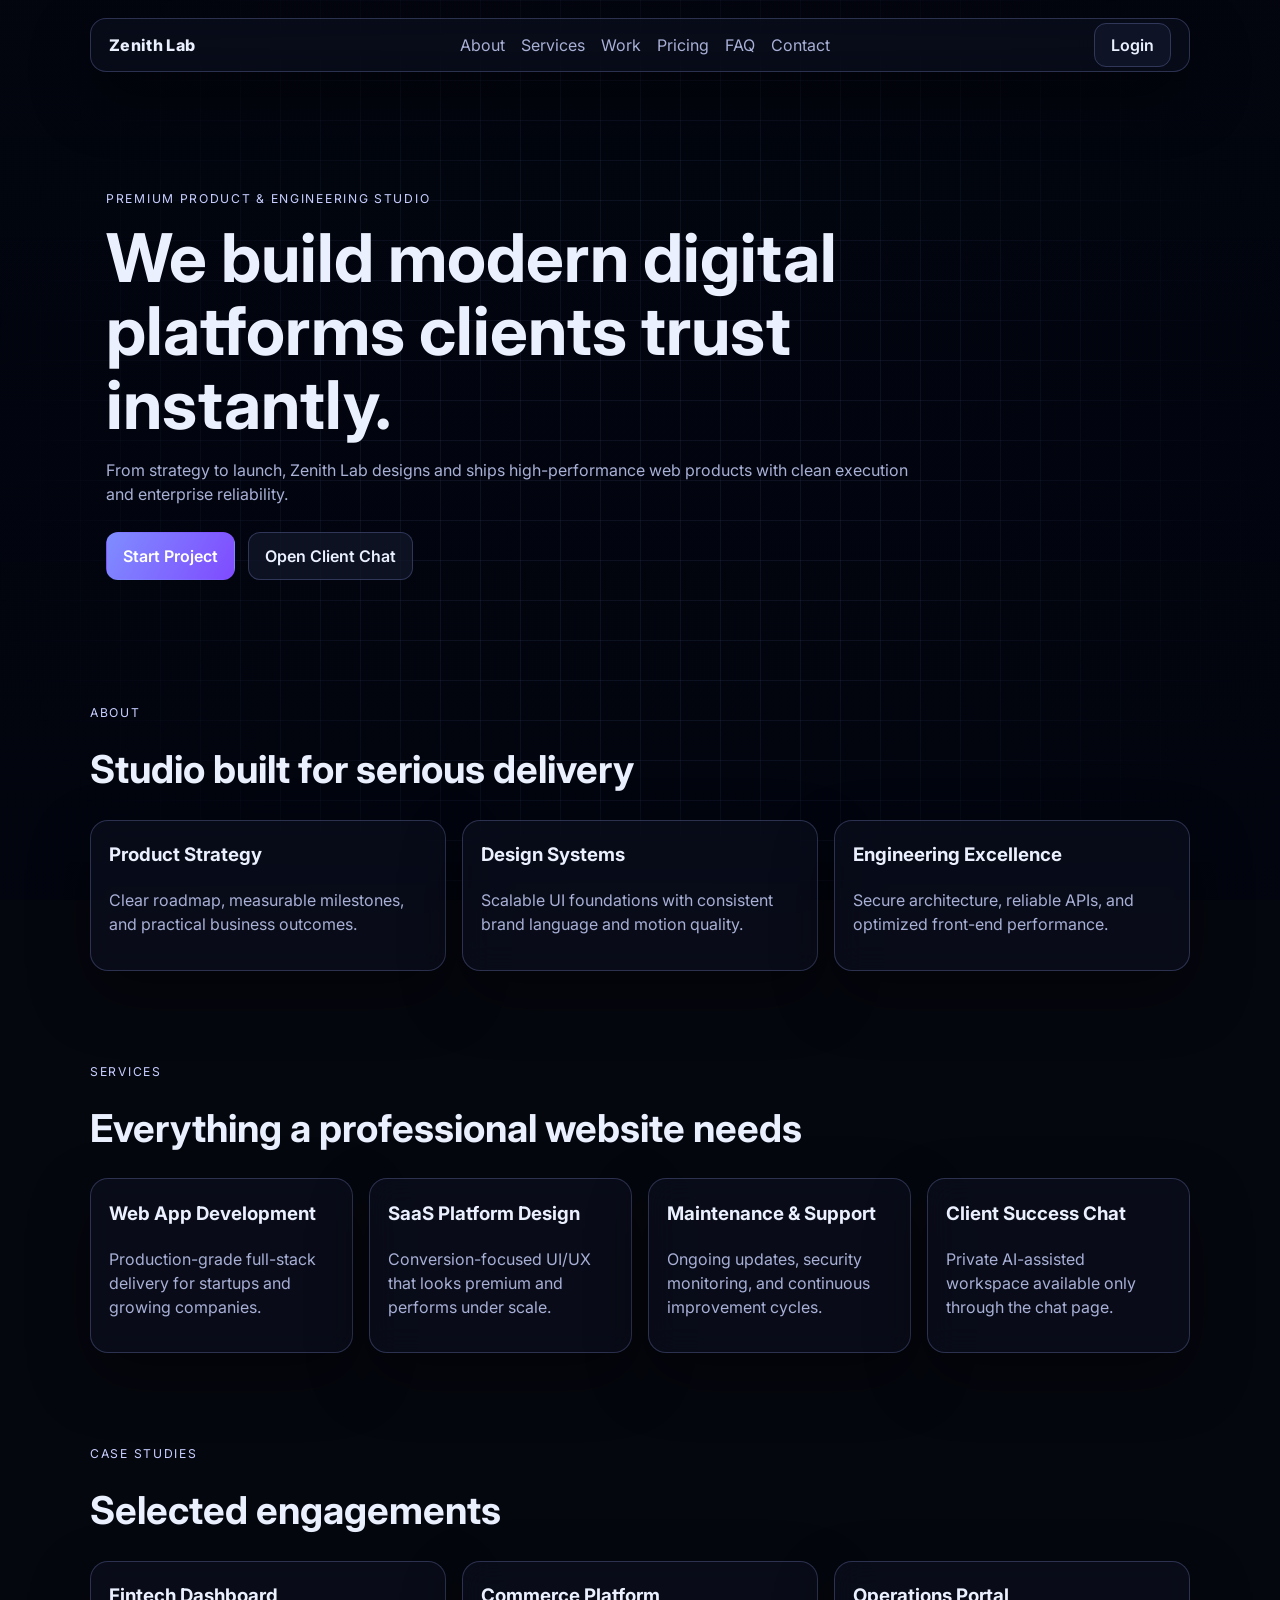
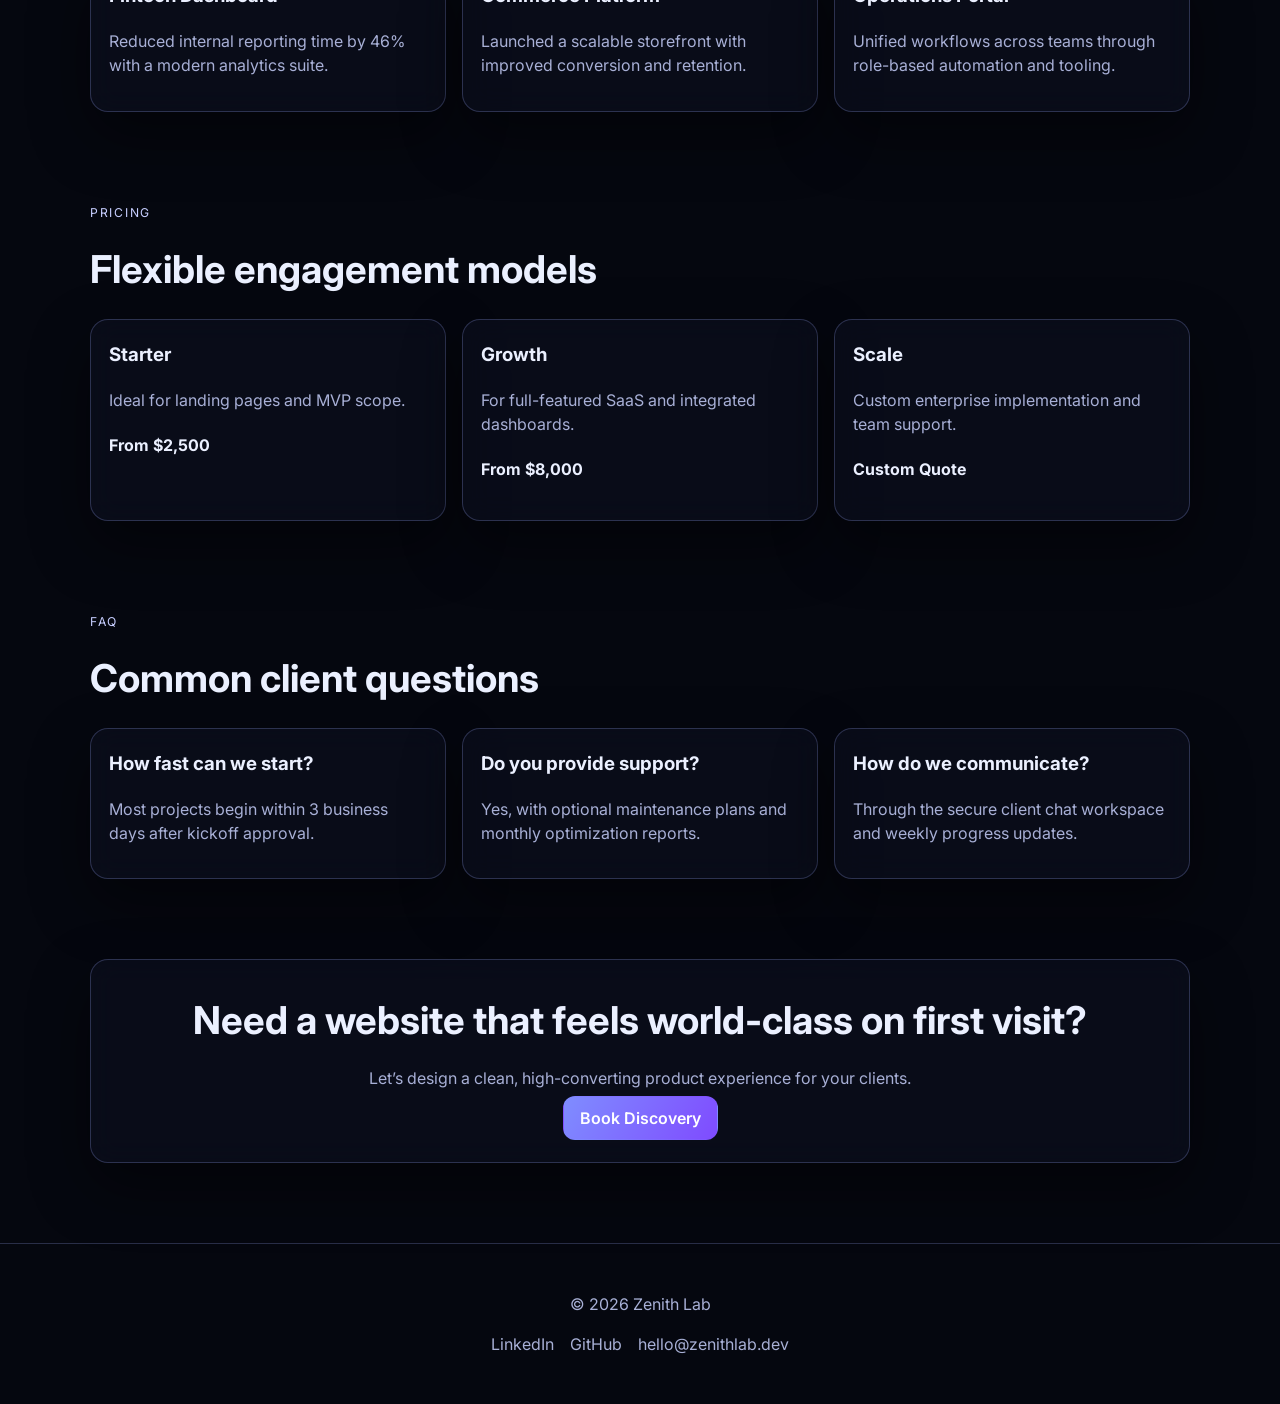
==== commit 81724314: "Polish home UX, fix profile menu behavior, and restore sky-cloud background" ====
--- a/index.html
+++ b/index.html
@@ -3,7 +3,7 @@
   <head>
     <meta charset="UTF-8" />
     <meta name="viewport" content="width=device-width, initial-scale=1.0" />
-    <title>Zenith Lab | AI Product Studio</title>
+    <title>Zenith Lab | Digital Product Studio</title>
     <link rel="preconnect" href="https://fonts.googleapis.com" />
     <link rel="preconnect" href="https://fonts.gstatic.com" crossorigin />
     <link href="https://fonts.googleapis.com/css2?family=Inter:wght@400;500;600;700;800&display=swap" rel="stylesheet" />
@@ -18,16 +18,18 @@
     <header class="site-header glass">
       <a class="brand" href="index.html">Zenith Lab</a>
       <nav class="main-nav">
-        <a href="#features">Features</a>
-        <a href="#ai">AI Model</a>
-        <a href="#testimonials">Testimonials</a>
-        <a href="chat.html">Workspace</a>
+        <a href="#about">About</a>
+        <a href="#services">Services</a>
+        <a href="#work">Work</a>
+        <a href="#pricing">Pricing</a>
+        <a href="#faq">FAQ</a>
+        <a href="#contact">Contact</a>
       </nav>
       <div class="profile-wrap" id="profile-wrap">
         <a id="auth-link" class="button subtle" href="login.html">Login</a>
         <button id="profile-trigger" class="button subtle" hidden></button>
         <div id="profile-menu" class="profile-menu" hidden>
-          <a href="chat.html">Profile</a>
+          <a href="chat.html">Client Workspace</a>
           <a href="login.html">Settings</a>
           <a id="owner-menu-link" href="owner.html" hidden>Owner Dashboard</a>
           <button id="logout-btn" type="button">Logout</button>
@@ -39,57 +41,71 @@
       <section id="announcement" class="announcement glass reveal" hidden></section>
 
       <section class="hero reveal">
-        <p class="eyebrow">Investor-Ready AI Platform</p>
-        <h1>Build, train, and scale your intelligent client experience.</h1>
-        <p class="hero-subtext">Zenith Lab combines premium product design with production-grade AI infrastructure for modern SaaS teams.</p>
+        <p class="eyebrow">Premium Product & Engineering Studio</p>
+        <h1>We build modern digital platforms clients trust instantly.</h1>
+        <p class="hero-subtext">From strategy to launch, Zenith Lab designs and ships high-performance web products with clean execution and enterprise reliability.</p>
         <div class="hero-cta">
-          <a class="button" href="login.html">Get Started</a>
-          <a class="button subtle" href="#ai">Learn More</a>
+          <a class="button" href="login.html">Start Project</a>
+          <a class="button subtle" href="chat.html">Open Client Chat</a>
         </div>
       </section>
 
-      <section id="features" class="section reveal">
-        <div class="section-heading"><p class="eyebrow">Core Platform</p><h2>What makes Zenith powerful</h2></div>
+      <section id="about" class="section reveal">
+        <div class="section-heading"><p class="eyebrow">About</p><h2>Studio built for serious delivery</h2></div>
         <div class="feature-grid">
-          <article class="glass card"><h3>Role-Based Security</h3><p>Clean client access with protected owner-only controls and dashboards.</p></article>
-          <article class="glass card"><h3>Trainable AI Model</h3><p>Teach from direct prompts or web URLs so responses improve with business context.</p></article>
-          <article class="glass card"><h3>Modern Conversation UX</h3><p>Typing state, memory-aware replies, status signals, and clean transcript flow.</p></article>
-          <article class="glass card"><h3>Admin Intelligence</h3><p>User management, analytics, and content editing in one controlled workspace.</p></article>
+          <article class="glass card"><h3>Product Strategy</h3><p>Clear roadmap, measurable milestones, and practical business outcomes.</p></article>
+          <article class="glass card"><h3>Design Systems</h3><p>Scalable UI foundations with consistent brand language and motion quality.</p></article>
+          <article class="glass card"><h3>Engineering Excellence</h3><p>Secure architecture, reliable APIs, and optimized front-end performance.</p></article>
         </div>
       </section>
 
-      <section id="ai" class="section reveal">
-        <div class="section-heading"><p class="eyebrow">Model Showcase</p><h2>AI that learns your business</h2></div>
-        <div class="ai-preview glass">
-          <div class="model-status"><span class="dot"></span> Model Status: Online / Thinking / Trained</div>
-          <div class="sample-chat">
-            <p><strong>Client:</strong> Can you deliver this in 6 weeks?</p>
-            <p><strong>Zenith AI:</strong> Yes. We can split delivery into two sprints with weekly demos and QA gates.</p>
-            <p><strong>Client:</strong> What do you need from us?</p>
-            <p><strong>Zenith AI:</strong> Product goals, stakeholder list, and success metrics to finalize roadmap.</p>
-          </div>
+      <section id="services" class="section reveal">
+        <div class="section-heading"><p class="eyebrow">Services</p><h2>Everything a professional website needs</h2></div>
+        <div class="feature-grid">
+          <article class="glass card"><h3>Web App Development</h3><p>Production-grade full-stack delivery for startups and growing companies.</p></article>
+          <article class="glass card"><h3>SaaS Platform Design</h3><p>Conversion-focused UI/UX that looks premium and performs under scale.</p></article>
+          <article class="glass card"><h3>Maintenance & Support</h3><p>Ongoing updates, security monitoring, and continuous improvement cycles.</p></article>
+          <article class="glass card"><h3>Client Success Chat</h3><p>Private AI-assisted workspace available only through the chat page.</p></article>
         </div>
       </section>
 
-      <section id="testimonials" class="section reveal">
-        <div class="section-heading"><p class="eyebrow">Proof</p><h2>Trusted by fast-moving teams</h2></div>
+      <section id="work" class="section reveal">
+        <div class="section-heading"><p class="eyebrow">Case Studies</p><h2>Selected engagements</h2></div>
         <div class="feature-grid testimonials">
-          <article class="glass card"><p>“Zenith turned a vague concept into a premium platform our clients instantly trusted.”</p><h4>VP Product, NovaStack</h4></article>
-          <article class="glass card"><p>“The AI workflow and owner controls made operations dramatically smoother.”</p><h4>Founder, ArcPilot</h4></article>
-          <article class="glass card"><p>“Exceptional quality. The interface feels like a top-tier Silicon Valley SaaS.”</p><h4>Director, Kinetic Cloud</h4></article>
+          <article class="glass card"><h3>Fintech Dashboard</h3><p>Reduced internal reporting time by 46% with a modern analytics suite.</p></article>
+          <article class="glass card"><h3>Commerce Platform</h3><p>Launched a scalable storefront with improved conversion and retention.</p></article>
+          <article class="glass card"><h3>Operations Portal</h3><p>Unified workflows across teams through role-based automation and tooling.</p></article>
+        </div>
+      </section>
+
+      <section id="pricing" class="section reveal">
+        <div class="section-heading"><p class="eyebrow">Pricing</p><h2>Flexible engagement models</h2></div>
+        <div class="feature-grid">
+          <article class="glass card"><h3>Starter</h3><p>Ideal for landing pages and MVP scope.</p><h4>From $2,500</h4></article>
+          <article class="glass card"><h3>Growth</h3><p>For full-featured SaaS and integrated dashboards.</p><h4>From $8,000</h4></article>
+          <article class="glass card"><h3>Scale</h3><p>Custom enterprise implementation and team support.</p><h4>Custom Quote</h4></article>
+        </div>
+      </section>
+
+      <section id="faq" class="section reveal">
+        <div class="section-heading"><p class="eyebrow">FAQ</p><h2>Common client questions</h2></div>
+        <div class="feature-grid">
+          <article class="glass card"><h3>How fast can we start?</h3><p>Most projects begin within 3 business days after kickoff approval.</p></article>
+          <article class="glass card"><h3>Do you provide support?</h3><p>Yes, with optional maintenance plans and monthly optimization reports.</p></article>
+          <article class="glass card"><h3>How do we communicate?</h3><p>Through the secure client chat workspace and weekly progress updates.</p></article>
         </div>
       </section>
 
       <section class="cta section reveal">
         <div class="glass cta-box">
-          <h2>Ready to launch an intelligent client platform?</h2>
-          <p>Start with secure onboarding and deploy a branded AI model experience in days.</p>
-          <a class="button" href="login.html">Start Building</a>
+          <h2>Need a website that feels world-class on first visit?</h2>
+          <p>Let’s design a clean, high-converting product experience for your clients.</p>
+          <a class="button" href="login.html">Book Discovery</a>
         </div>
       </section>
     </main>
 
-    <footer class="footer">
+    <footer id="contact" class="footer">
       <p>© 2026 Zenith Lab</p>
       <div class="footer-links">
         <a href="https://www.linkedin.com" target="_blank" rel="noopener noreferrer">LinkedIn</a>
--- a/styles.css
+++ b/styles.css
@@ -11,6 +11,7 @@
 }
 
 * { box-sizing: border-box; }
+[hidden] { display: none !important; }
 body {
   margin: 0;
   font-family: Inter, system-ui, sans-serif;
@@ -27,9 +28,9 @@
 .particles { position: fixed; inset: 0; pointer-events: none; z-index: -3; }
 .bg-gradient {
   background:
-    radial-gradient(circle at 12% 20%, rgba(127, 141, 255, 0.26), transparent 30%),
-    radial-gradient(circle at 85% 15%, rgba(127, 75, 255, 0.2), transparent 35%),
-    linear-gradient(150deg, #05070f 20%, #0c1430 56%, #070812 100%);
+    linear-gradient(rgba(4, 7, 16, 0.58), rgba(4, 7, 16, 0.72)),
+    url('https://images.unsplash.com/photo-1534088568595-a066f410bcda?auto=format&fit=crop&w=1900&q=80') center/cover no-repeat fixed;
+  filter: saturate(1.05) contrast(1.02);
 }
 .bg-grid {
   z-index: -2;
@@ -71,7 +72,7 @@
   z-index: 10;
 }
 .brand { font-weight: 800; letter-spacing: .02em; }
-.main-nav { display: flex; gap: 1rem; }
+.main-nav { display: flex; gap: 1rem; flex-wrap: wrap; }
 .main-nav a { color: var(--muted); transition: color .3s; }
 .main-nav a:hover { color: var(--text); }
 
@@ -84,7 +85,7 @@
 
 main { width: min(1100px, calc(100% - 2rem)); margin: 0 auto 5rem; }
 .section { margin: 5rem 0; }
-.hero { padding: 5.5rem 1rem 2rem; max-width: 760px; }
+.hero { padding: 5.5rem 1rem 2rem; max-width: 860px; }
 h1 { font-size: clamp(2rem, 6vw, 4.2rem); line-height: 1.1; margin: 0 0 1rem; }
 h2 { font-size: clamp(1.5rem, 3vw, 2.4rem); margin: 0; }
 .eyebrow { text-transform: uppercase; letter-spacing: .14em; color: #c7ceff; font-size: .76rem; }
@@ -106,7 +107,7 @@
 
 .section-heading { margin-bottom: 1.3rem; display: grid; gap: .4rem; }
 .feature-grid { display: grid; grid-template-columns: repeat(auto-fit, minmax(220px, 1fr)); gap: 1rem; }
-.card, .panel, .ai-preview, .cta-box { border-radius: 18px; padding: 1.1rem; }
+.card, .panel, .cta-box { border-radius: 18px; padding: 1.1rem; }
 .card h3 { margin-top: .2rem; }
 .card:hover { border-color: rgba(178, 189, 255, .38); transform: translateY(-3px); transition: .3s; }
 
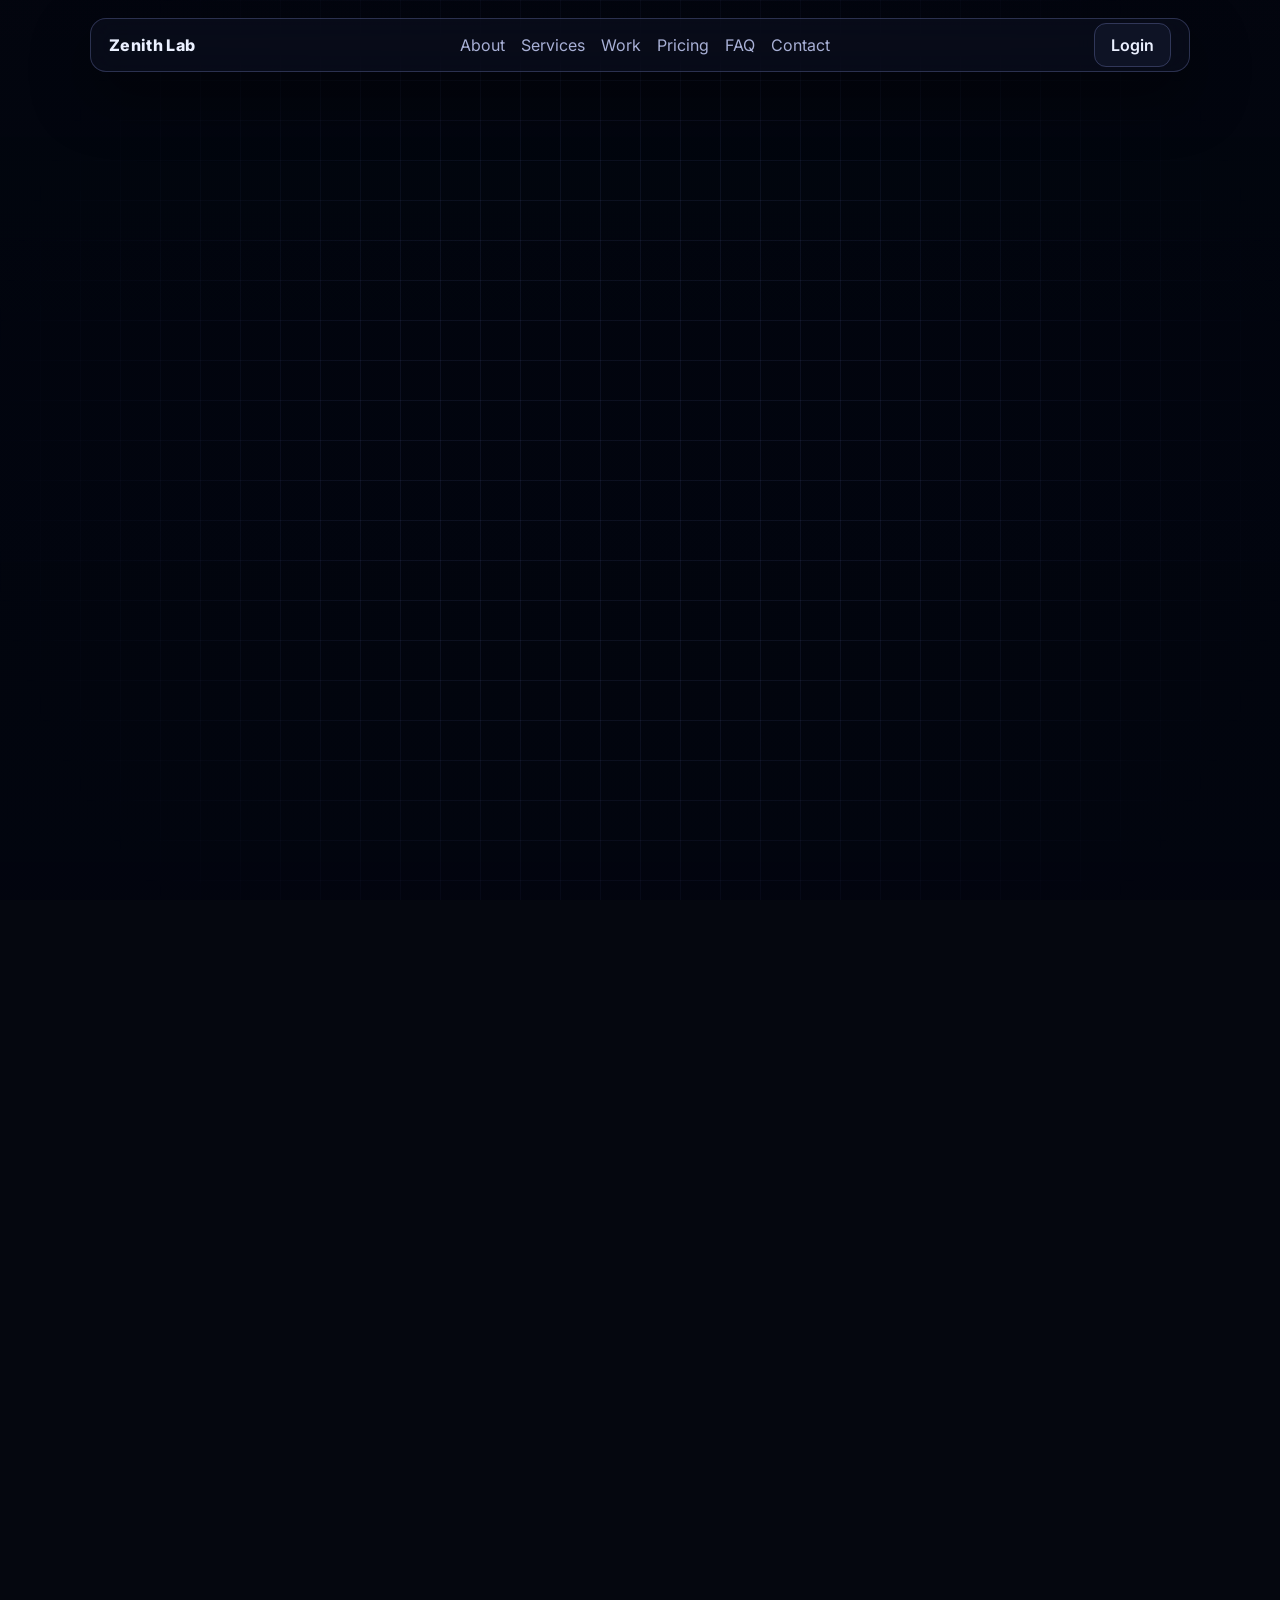
==== commit d7e0a872: "Merge branch 'main' into codex/design-zenith-lab-portfolio-vceru1" ====
--- a/index.html
+++ b/index.html
@@ -1,8 +1,10 @@
+
 <!DOCTYPE html>
 <html lang="en">
   <head>
     <meta charset="UTF-8" />
     <meta name="viewport" content="width=device-width, initial-scale=1.0" />
+
     <title>Zenith Lab | Digital Product Studio</title>
     <link rel="preconnect" href="https://fonts.googleapis.com" />
     <link rel="preconnect" href="https://fonts.gstatic.com" crossorigin />
@@ -101,6 +103,113 @@
           <h2>Need a website that feels world-class on first visit?</h2>
           <p>Let’s design a clean, high-converting product experience for your clients.</p>
           <a class="button" href="login.html">Book Discovery</a>
+=======
+    <title>Zenith Lab | Portfolio</title>
+    <link rel="preconnect" href="https://fonts.googleapis.com" />
+    <link rel="preconnect" href="https://fonts.gstatic.com" crossorigin />
+    <link
+      href="https://fonts.googleapis.com/css2?family=Inter:wght@400;500;600;700&family=Space+Grotesk:wght@500;600;700&display=swap"
+      rel="stylesheet"
+    />
+    <link rel="stylesheet" href="styles.css" />
+  </head>
+  <body>
+    <div class="scroll-progress" aria-hidden="true"></div>
+
+    <header class="site-header">
+      <a class="brand" href="index.html">Zenith Lab</a>
+      <nav>
+        <a href="#work">Work</a>
+        <a href="#stack">Stack</a>
+        <a href="#services">Services</a>
+        <a href="#timeline">Timeline</a>
+        <a href="shop.html">Shop</a>
+        <a href="chat.html">Chat</a>
+        <a href="login.html">Login</a>
+      </nav>
+    </header>
+
+    <main>
+      <section class="hero parallax" data-parallax="0.08">
+        <p class="eyebrow">Multi-disciplinary Developer Portfolio</p>
+        <h1>Bridging the gap between 3D Design and Functional Development.</h1>
+        <p class="hero-subtext">
+          Specializing in Game Systems, Web Architecture, and Digital Storytelling.
+        </p>
+        <div class="hero-cta">
+          <a class="button" href="shop.html">Visit Shop</a>
+          <a class="button subtle" href="chat.html">Open Live Chat</a>
+          <a class="button subtle" href="login.html">Client Login</a>
+        </div>
+        <div class="stats-grid" aria-label="Studio metrics">
+          <article><strong>32+</strong><span>Shipped Projects</span></article>
+          <article><strong>12</strong><span>Industries Served</span></article>
+          <article><strong>96%</strong><span>On-time Delivery</span></article>
+        </div>
+      </section>
+
+      <section id="work" class="section parallax" data-parallax="0.05">
+        <div class="section-heading">
+          <p class="eyebrow">Professional Grid</p>
+          <h2>Case Studies</h2>
+        </div>
+        <div class="case-grid">
+          <article class="case-card"><div class="case-thumb"></div><div class="case-body"><h3>Neon District Atlas</h3><p>3D Environmental Design | Interactive Media</p></div></article>
+          <article class="case-card"><div class="case-thumb"></div><div class="case-body"><h3>PulseOps Platform</h3><p>Web Systems Architecture | SaaS Infrastructure</p></div></article>
+          <article class="case-card"><div class="case-thumb"></div><div class="case-body"><h3>Echoes of Orpheus</h3><p>Game Narrative Systems | Digital Storytelling</p></div></article>
+        </div>
+      </section>
+
+      <section id="stack" class="section parallax" data-parallax="0.04">
+        <div class="section-heading">
+          <p class="eyebrow">The Technical Stack</p>
+          <h2>Technical Proficiency</h2>
+        </div>
+        <div class="stack-grid">
+          <article><h3>3D & Realtime Production</h3><ul><li>Blender</li><li>Unity</li><li>Unreal Engine 5</li><li>Substance Painter</li></ul></article>
+          <article><h3>Frontend Engineering</h3><ul><li>React</li><li>Next.js</li><li>TypeScript</li><li>Tailwind CSS</li></ul></article>
+          <article><h3>Backend & Data</h3><ul><li>Node.js</li><li>PostgreSQL</li><li>SQLite</li><li>AWS</li></ul></article>
+        </div>
+      </section>
+
+      <section id="services" class="section utility-grid">
+        <article class="panel">
+          <h3>Studio Shop</h3>
+          <p>Download design packs, reusable shaders, and UI kits from the new Zenith Shop.</p>
+          <a class="button subtle" href="shop.html">Browse Shop</a>
+        </article>
+        <article class="panel">
+          <h3>Client Chat</h3>
+          <p>Start a quick project conversation with the lightweight chat workspace.</p>
+          <a class="button subtle" href="chat.html">Open Chat</a>
+        </article>
+        <article class="panel">
+          <h3>Secure Workspace</h3>
+          <p>Login to access private milestones, invoices, and delivery timelines.</p>
+          <a class="button subtle" href="login.html">Access Portal</a>
+        </article>
+      </section>
+
+      <section id="timeline" class="section">
+        <div class="section-heading">
+          <p class="eyebrow">Delivery Flow</p>
+          <h2>How Projects Move</h2>
+        </div>
+        <div class="timeline">
+          <article class="panel"><h3>01 · Discover</h3><p>Scope workshop, requirements mapping, and success metrics.</p></article>
+          <article class="panel"><h3>02 · Prototype</h3><p>Rapid visual and technical prototype in parallel tracks.</p></article>
+          <article class="panel"><h3>03 · Build</h3><p>Iterative production sprints with weekly stakeholder updates.</p></article>
+          <article class="panel"><h3>04 · Launch</h3><p>Performance hardening, QA handoff, and post-launch support.</p></article>
+        </div>
+      </section>
+
+      <section id="beyond" class="section beyond">
+        <div class="section-heading compact"><p class="eyebrow">Off-Duty</p><h2>Beyond the Code.</h2></div>
+        <div class="beyond-grid">
+          <article class="panel"><h3>PC Rig</h3><ul><li>Ryzen 9 7950X</li><li>RTX 4090</li><li>64GB DDR5</li><li>4K 144Hz</li></ul></article>
+          <article class="panel"><h3>Clips</h3><p>High-quality moments from racing sims and tactical FPS sessions.</p><div class="mini-clips"><span>Clip A</span><span>Clip B</span><span>Clip C</span></div></article>
+          <article class="panel"><h3>Favorite Titles</h3><ul><li>Cyberpunk 2077</li><li>Alan Wake II</li><li>Forza Horizon 5</li><li>Helldivers 2</li></ul></article>
+
         </div>
       </section>
     </main>
@@ -110,10 +219,16 @@
       <div class="footer-links">
         <a href="https://www.linkedin.com" target="_blank" rel="noopener noreferrer">LinkedIn</a>
         <a href="https://github.com" target="_blank" rel="noopener noreferrer">GitHub</a>
+
         <a href="mailto:hello@zenithlab.dev">hello@zenithlab.dev</a>
+
+        <a href="mailto:hello@zenithlab.dev">Email</a>
+
       </div>
     </footer>
 
     <script src="script.js"></script>
   </body>
 </html>
+
+
--- a/styles.css
+++ b/styles.css
@@ -1,3 +1,4 @@
+
 :root {
   --bg: #05070f;
   --bg-2: #0d1328;
@@ -212,4 +213,183 @@
   .main-nav { display: none; }
   .teach-grid { grid-template-columns: 1fr; }
   .shop-controls, .chat-controls { grid-template-columns: 1fr; }
-}
+
+
+:root {
+  --bg: #0f172a;
+  --sky-top: #29559a;
+  --sky-bottom: #0f172a;
+  --text: #f8fafc;
+  --muted: #d2deef;
+  --border: rgba(255, 255, 255, 0.18);
+  --card: rgba(15, 23, 42, 0.72);
+  --shadow: 0 14px 28px rgba(9, 15, 30, 0.3);
+}
+
+* { box-sizing: border-box; }
+html, body { margin: 0; min-height: 100%; scroll-behavior: smooth; }
+
+body {
+  color: var(--text);
+  font-family: Inter, system-ui, sans-serif;
+  line-height: 1.5;
+  background:
+    radial-gradient(ellipse at 20% 18%, rgba(255,255,255,0.25) 0 10%, transparent 30%),
+    radial-gradient(ellipse at 64% 12%, rgba(255,255,255,0.2) 0 11%, transparent 32%),
+    radial-gradient(ellipse at 82% 25%, rgba(255,255,255,0.18) 0 8%, transparent 30%),
+    linear-gradient(180deg, var(--sky-top), var(--sky-bottom));
+  background-attachment: fixed;
+}
+
+.scroll-progress { position: fixed; top: 0; left: 0; z-index: 999; width: 0; height: 3px; background: linear-gradient(90deg,#fff,#93c5fd); }
+.site-header {
+  position: sticky; top: 0; z-index: 100; display: flex; justify-content: space-between; align-items: center;
+  padding: 1rem clamp(1rem,3vw,3.4rem); backdrop-filter: blur(10px); background: rgba(15,23,42,0.72); border-bottom: 1px solid var(--border);
+}
+.brand, h1, h2, h3 { font-family: "Space Grotesk", Inter, sans-serif; }
+.brand { color: var(--text); text-decoration: none; font-weight: 700; letter-spacing: .06em; }
+nav { display: flex; gap: 1rem; flex-wrap: wrap; align-items: center; }
+nav a { color: var(--muted); text-decoration: none; font-size: .9rem; }
+nav a:hover { color: #fff; }
+
+.session-badge {
+  border: 1px solid var(--border);
+  border-radius: 999px;
+  padding: 0.2rem 0.7rem;
+  color: #bfdbfe;
+  font-size: 0.75rem;
+}
+
+main { padding: 2rem clamp(1rem,3vw,4rem) 4rem; }
+.hero { padding: clamp(4rem,12vh,8rem) 0 2rem; max-width: 980px; }
+.eyebrow { margin: 0; font-size: .76rem; letter-spacing: .16em; text-transform: uppercase; color: #bfdbfe; }
+h1 { margin: .8rem 0; font-size: clamp(2.2rem,6vw,4.7rem); line-height: 1.08; max-width: 16ch; }
+.hero-subtext { margin: 0; max-width: 62ch; color: var(--muted); }
+.hero-cta { margin-top: 1.2rem; display: flex; gap: .7rem; flex-wrap: wrap; }
+.button {
+  display: inline-block; border: 1px solid var(--border); border-radius: 999px; text-decoration: none; color: #fff;
+  padding: .5rem 1rem; background: rgba(37,99,235,.32); box-shadow: var(--shadow);
+}
+.button.subtle { background: rgba(15,23,42,.58); }
+
+.stats-grid {
+  margin-top: 1.3rem;
+  display: grid;
+  gap: 0.8rem;
+  grid-template-columns: repeat(auto-fit, minmax(160px, 1fr));
+}
+.stats-grid article {
+  border: 1px solid var(--border);
+  border-radius: 12px;
+  padding: 0.8rem;
+  background: rgba(15, 23, 42, 0.5);
+}
+.stats-grid strong { display: block; font-size: 1.35rem; }
+.stats-grid span { color: var(--muted); font-size: 0.9rem; }
+
+.section { margin-top: clamp(2.8rem,7vh,5rem); }
+.section-heading { margin-bottom: 1rem; }
+.section-heading h2 { margin: .35rem 0 0; font-size: clamp(1.7rem,3.5vw,2.5rem); }
+.case-grid,.stack-grid,.beyond-grid,.utility-grid,.timeline { display: grid; gap: 1rem; }
+.case-grid { grid-template-columns: repeat(auto-fit,minmax(230px,1fr)); }
+.stack-grid,.beyond-grid,.utility-grid { grid-template-columns: repeat(auto-fit,minmax(220px,1fr)); }
+.timeline { grid-template-columns: repeat(auto-fit,minmax(200px,1fr)); }
+.case-card,.panel,.stack-grid article {
+  border: 1px solid var(--border); border-radius: 14px; background: var(--card); box-shadow: var(--shadow);
+}
+.case-thumb { min-height: 130px; border-bottom: 1px solid var(--border); background: linear-gradient(125deg,rgba(147,197,253,.35),rgba(15,23,42,.45)); }
+.case-body,.panel,.stack-grid article { padding: 1rem; }
+.case-body h3,.panel h3,.stack-grid h3 { margin: 0; }
+.case-body p,.panel p,.stack-grid li,.panel li { color: var(--muted); }
+ul { margin: .6rem 0 0; padding-left: 1.1rem; }
+.mini-clips { margin-top: .8rem; display: flex; gap: .55rem; flex-wrap: wrap; }
+.mini-clips span { border: 1px solid var(--border); border-radius: 999px; padding: .3rem .6rem; font-size: .78rem; }
+
+.footer {
+  margin-top: 3rem; padding: 1.3rem clamp(1rem,3vw,4rem) 2rem; border-top: 1px solid var(--border);
+  display: flex; justify-content: space-between; flex-wrap: wrap; gap: .7rem;
+}
+.footer p { margin: 0; color: var(--muted); }
+.footer-links { display: flex; gap: .9rem; }
+.footer a { color: var(--text); text-decoration: none; }
+.footer a:hover { text-decoration: underline; }
+
+.page-shell { max-width: 1000px; margin: 2.5rem auto; padding: 0 clamp(1rem,3vw,2rem); }
+.page-shell.narrow { max-width: 680px; }
+.table-shell { width: 100%; border-collapse: collapse; margin-top: 1rem; border: 1px solid var(--border); background: var(--card); }
+.table-shell th,.table-shell td { border-bottom: 1px solid var(--border); padding: .75rem; text-align: left; }
+.chat-log { min-height: 220px; border: 1px solid var(--border); border-radius: 12px; padding: .8rem; background: var(--card); }
+.chat-controls { margin-top: .8rem; display: flex; gap: .5rem; }
+.chat-controls input, .shop-controls input, .shop-controls select {
+  flex: 1;
+  padding: .65rem;
+  border-radius: 10px;
+  border: 1px solid var(--border);
+  background: rgba(15,23,42,.7);
+  color: var(--text);
+}
+.chat-controls button {
+  padding: .65rem .9rem;
+  border-radius: 10px;
+  border: 1px solid var(--border);
+  background: rgba(37,99,235,.4);
+  color: var(--text);
+  cursor: pointer;
+}
+
+.shop-controls {
+  margin-top: 1rem;
+  display: grid;
+  grid-template-columns: 1fr 180px;
+  gap: .6rem;
+}
+
+.quick-prompts {
+  margin-top: .8rem;
+  display: flex;
+  flex-wrap: wrap;
+  gap: .5rem;
+}
+
+.mini-button {
+  border: 1px solid var(--border);
+  border-radius: 10px;
+  background: rgba(15,23,42,.8);
+  color: #e2e8f0;
+  padding: .45rem .8rem;
+  cursor: pointer;
+}
+
+.form-grid { display: grid; gap: .75rem; margin-top: 1rem; }
+.form-grid label { color: var(--muted); font-size: .9rem; }
+.inline-check {
+  display: flex;
+  align-items: center;
+  gap: 0.45rem;
+}
+.form-grid input {
+  width: 100%;
+  padding: .7rem;
+  border-radius: 10px;
+  border: 1px solid var(--border);
+  background: rgba(15,23,42,.7);
+  color: var(--text);
+  margin-top: .35rem;
+}
+.status-line {
+  margin-top: .8rem;
+  border: 1px solid var(--border);
+  border-radius: 10px;
+  padding: .7rem;
+  color: var(--muted);
+  background: rgba(15,23,42,.6);
+}
+
+.cart-panel { margin-top: 1rem; }
+.session-panel { margin-top: 1rem; }
+
+@media (max-width: 700px) {
+  nav { display:none; }
+  .shop-controls { grid-template-columns: 1fr; }
+
+}
--- a/styles.css
+++ b/styles.css
@@ -1,3 +1,4 @@
+
 :root {
   --bg: #05070f;
   --bg-2: #0d1328;
@@ -212,4 +213,183 @@
   .main-nav { display: none; }
   .teach-grid { grid-template-columns: 1fr; }
   .shop-controls, .chat-controls { grid-template-columns: 1fr; }
-}
+
+
+:root {
+  --bg: #0f172a;
+  --sky-top: #29559a;
+  --sky-bottom: #0f172a;
+  --text: #f8fafc;
+  --muted: #d2deef;
+  --border: rgba(255, 255, 255, 0.18);
+  --card: rgba(15, 23, 42, 0.72);
+  --shadow: 0 14px 28px rgba(9, 15, 30, 0.3);
+}
+
+* { box-sizing: border-box; }
+html, body { margin: 0; min-height: 100%; scroll-behavior: smooth; }
+
+body {
+  color: var(--text);
+  font-family: Inter, system-ui, sans-serif;
+  line-height: 1.5;
+  background:
+    radial-gradient(ellipse at 20% 18%, rgba(255,255,255,0.25) 0 10%, transparent 30%),
+    radial-gradient(ellipse at 64% 12%, rgba(255,255,255,0.2) 0 11%, transparent 32%),
+    radial-gradient(ellipse at 82% 25%, rgba(255,255,255,0.18) 0 8%, transparent 30%),
+    linear-gradient(180deg, var(--sky-top), var(--sky-bottom));
+  background-attachment: fixed;
+}
+
+.scroll-progress { position: fixed; top: 0; left: 0; z-index: 999; width: 0; height: 3px; background: linear-gradient(90deg,#fff,#93c5fd); }
+.site-header {
+  position: sticky; top: 0; z-index: 100; display: flex; justify-content: space-between; align-items: center;
+  padding: 1rem clamp(1rem,3vw,3.4rem); backdrop-filter: blur(10px); background: rgba(15,23,42,0.72); border-bottom: 1px solid var(--border);
+}
+.brand, h1, h2, h3 { font-family: "Space Grotesk", Inter, sans-serif; }
+.brand { color: var(--text); text-decoration: none; font-weight: 700; letter-spacing: .06em; }
+nav { display: flex; gap: 1rem; flex-wrap: wrap; align-items: center; }
+nav a { color: var(--muted); text-decoration: none; font-size: .9rem; }
+nav a:hover { color: #fff; }
+
+.session-badge {
+  border: 1px solid var(--border);
+  border-radius: 999px;
+  padding: 0.2rem 0.7rem;
+  color: #bfdbfe;
+  font-size: 0.75rem;
+}
+
+main { padding: 2rem clamp(1rem,3vw,4rem) 4rem; }
+.hero { padding: clamp(4rem,12vh,8rem) 0 2rem; max-width: 980px; }
+.eyebrow { margin: 0; font-size: .76rem; letter-spacing: .16em; text-transform: uppercase; color: #bfdbfe; }
+h1 { margin: .8rem 0; font-size: clamp(2.2rem,6vw,4.7rem); line-height: 1.08; max-width: 16ch; }
+.hero-subtext { margin: 0; max-width: 62ch; color: var(--muted); }
+.hero-cta { margin-top: 1.2rem; display: flex; gap: .7rem; flex-wrap: wrap; }
+.button {
+  display: inline-block; border: 1px solid var(--border); border-radius: 999px; text-decoration: none; color: #fff;
+  padding: .5rem 1rem; background: rgba(37,99,235,.32); box-shadow: var(--shadow);
+}
+.button.subtle { background: rgba(15,23,42,.58); }
+
+.stats-grid {
+  margin-top: 1.3rem;
+  display: grid;
+  gap: 0.8rem;
+  grid-template-columns: repeat(auto-fit, minmax(160px, 1fr));
+}
+.stats-grid article {
+  border: 1px solid var(--border);
+  border-radius: 12px;
+  padding: 0.8rem;
+  background: rgba(15, 23, 42, 0.5);
+}
+.stats-grid strong { display: block; font-size: 1.35rem; }
+.stats-grid span { color: var(--muted); font-size: 0.9rem; }
+
+.section { margin-top: clamp(2.8rem,7vh,5rem); }
+.section-heading { margin-bottom: 1rem; }
+.section-heading h2 { margin: .35rem 0 0; font-size: clamp(1.7rem,3.5vw,2.5rem); }
+.case-grid,.stack-grid,.beyond-grid,.utility-grid,.timeline { display: grid; gap: 1rem; }
+.case-grid { grid-template-columns: repeat(auto-fit,minmax(230px,1fr)); }
+.stack-grid,.beyond-grid,.utility-grid { grid-template-columns: repeat(auto-fit,minmax(220px,1fr)); }
+.timeline { grid-template-columns: repeat(auto-fit,minmax(200px,1fr)); }
+.case-card,.panel,.stack-grid article {
+  border: 1px solid var(--border); border-radius: 14px; background: var(--card); box-shadow: var(--shadow);
+}
+.case-thumb { min-height: 130px; border-bottom: 1px solid var(--border); background: linear-gradient(125deg,rgba(147,197,253,.35),rgba(15,23,42,.45)); }
+.case-body,.panel,.stack-grid article { padding: 1rem; }
+.case-body h3,.panel h3,.stack-grid h3 { margin: 0; }
+.case-body p,.panel p,.stack-grid li,.panel li { color: var(--muted); }
+ul { margin: .6rem 0 0; padding-left: 1.1rem; }
+.mini-clips { margin-top: .8rem; display: flex; gap: .55rem; flex-wrap: wrap; }
+.mini-clips span { border: 1px solid var(--border); border-radius: 999px; padding: .3rem .6rem; font-size: .78rem; }
+
+.footer {
+  margin-top: 3rem; padding: 1.3rem clamp(1rem,3vw,4rem) 2rem; border-top: 1px solid var(--border);
+  display: flex; justify-content: space-between; flex-wrap: wrap; gap: .7rem;
+}
+.footer p { margin: 0; color: var(--muted); }
+.footer-links { display: flex; gap: .9rem; }
+.footer a { color: var(--text); text-decoration: none; }
+.footer a:hover { text-decoration: underline; }
+
+.page-shell { max-width: 1000px; margin: 2.5rem auto; padding: 0 clamp(1rem,3vw,2rem); }
+.page-shell.narrow { max-width: 680px; }
+.table-shell { width: 100%; border-collapse: collapse; margin-top: 1rem; border: 1px solid var(--border); background: var(--card); }
+.table-shell th,.table-shell td { border-bottom: 1px solid var(--border); padding: .75rem; text-align: left; }
+.chat-log { min-height: 220px; border: 1px solid var(--border); border-radius: 12px; padding: .8rem; background: var(--card); }
+.chat-controls { margin-top: .8rem; display: flex; gap: .5rem; }
+.chat-controls input, .shop-controls input, .shop-controls select {
+  flex: 1;
+  padding: .65rem;
+  border-radius: 10px;
+  border: 1px solid var(--border);
+  background: rgba(15,23,42,.7);
+  color: var(--text);
+}
+.chat-controls button {
+  padding: .65rem .9rem;
+  border-radius: 10px;
+  border: 1px solid var(--border);
+  background: rgba(37,99,235,.4);
+  color: var(--text);
+  cursor: pointer;
+}
+
+.shop-controls {
+  margin-top: 1rem;
+  display: grid;
+  grid-template-columns: 1fr 180px;
+  gap: .6rem;
+}
+
+.quick-prompts {
+  margin-top: .8rem;
+  display: flex;
+  flex-wrap: wrap;
+  gap: .5rem;
+}
+
+.mini-button {
+  border: 1px solid var(--border);
+  border-radius: 10px;
+  background: rgba(15,23,42,.8);
+  color: #e2e8f0;
+  padding: .45rem .8rem;
+  cursor: pointer;
+}
+
+.form-grid { display: grid; gap: .75rem; margin-top: 1rem; }
+.form-grid label { color: var(--muted); font-size: .9rem; }
+.inline-check {
+  display: flex;
+  align-items: center;
+  gap: 0.45rem;
+}
+.form-grid input {
+  width: 100%;
+  padding: .7rem;
+  border-radius: 10px;
+  border: 1px solid var(--border);
+  background: rgba(15,23,42,.7);
+  color: var(--text);
+  margin-top: .35rem;
+}
+.status-line {
+  margin-top: .8rem;
+  border: 1px solid var(--border);
+  border-radius: 10px;
+  padding: .7rem;
+  color: var(--muted);
+  background: rgba(15,23,42,.6);
+}
+
+.cart-panel { margin-top: 1rem; }
+.session-panel { margin-top: 1rem; }
+
+@media (max-width: 700px) {
+  nav { display:none; }
+  .shop-controls { grid-template-columns: 1fr; }
+
+}
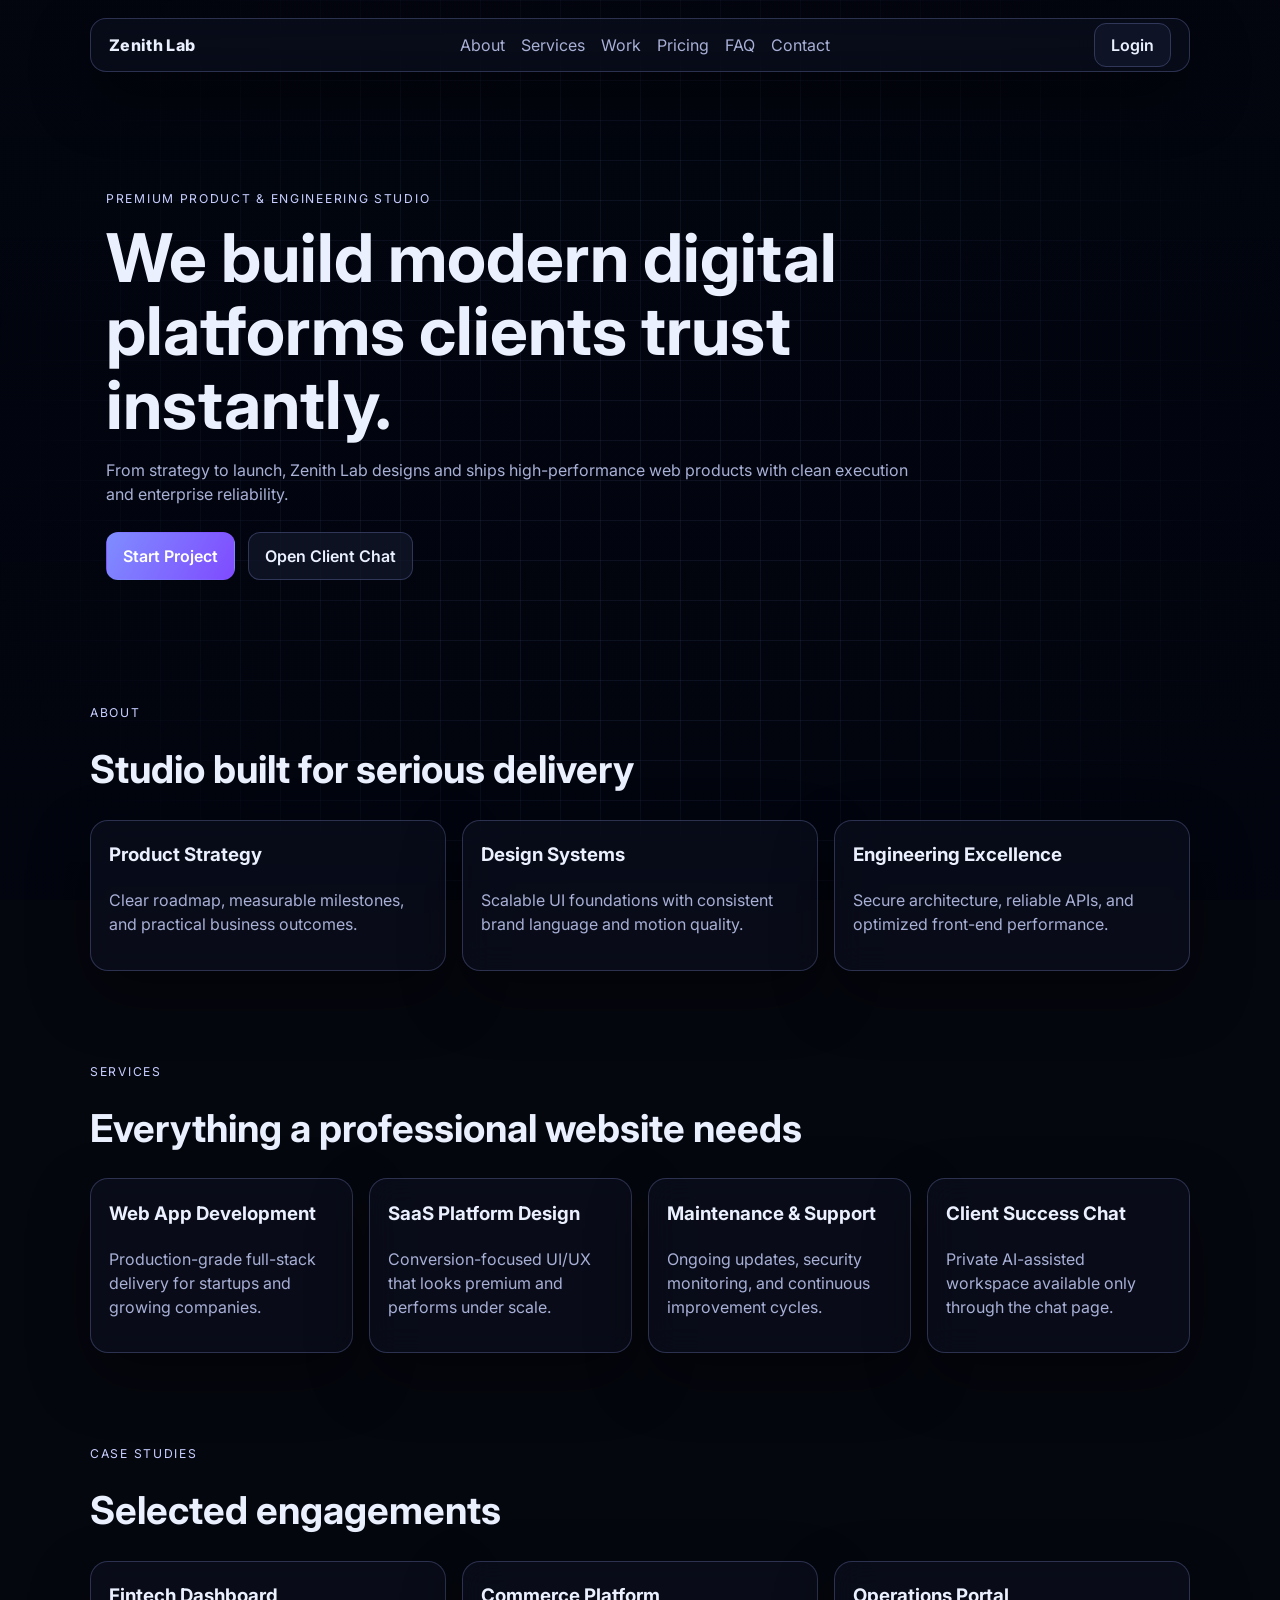
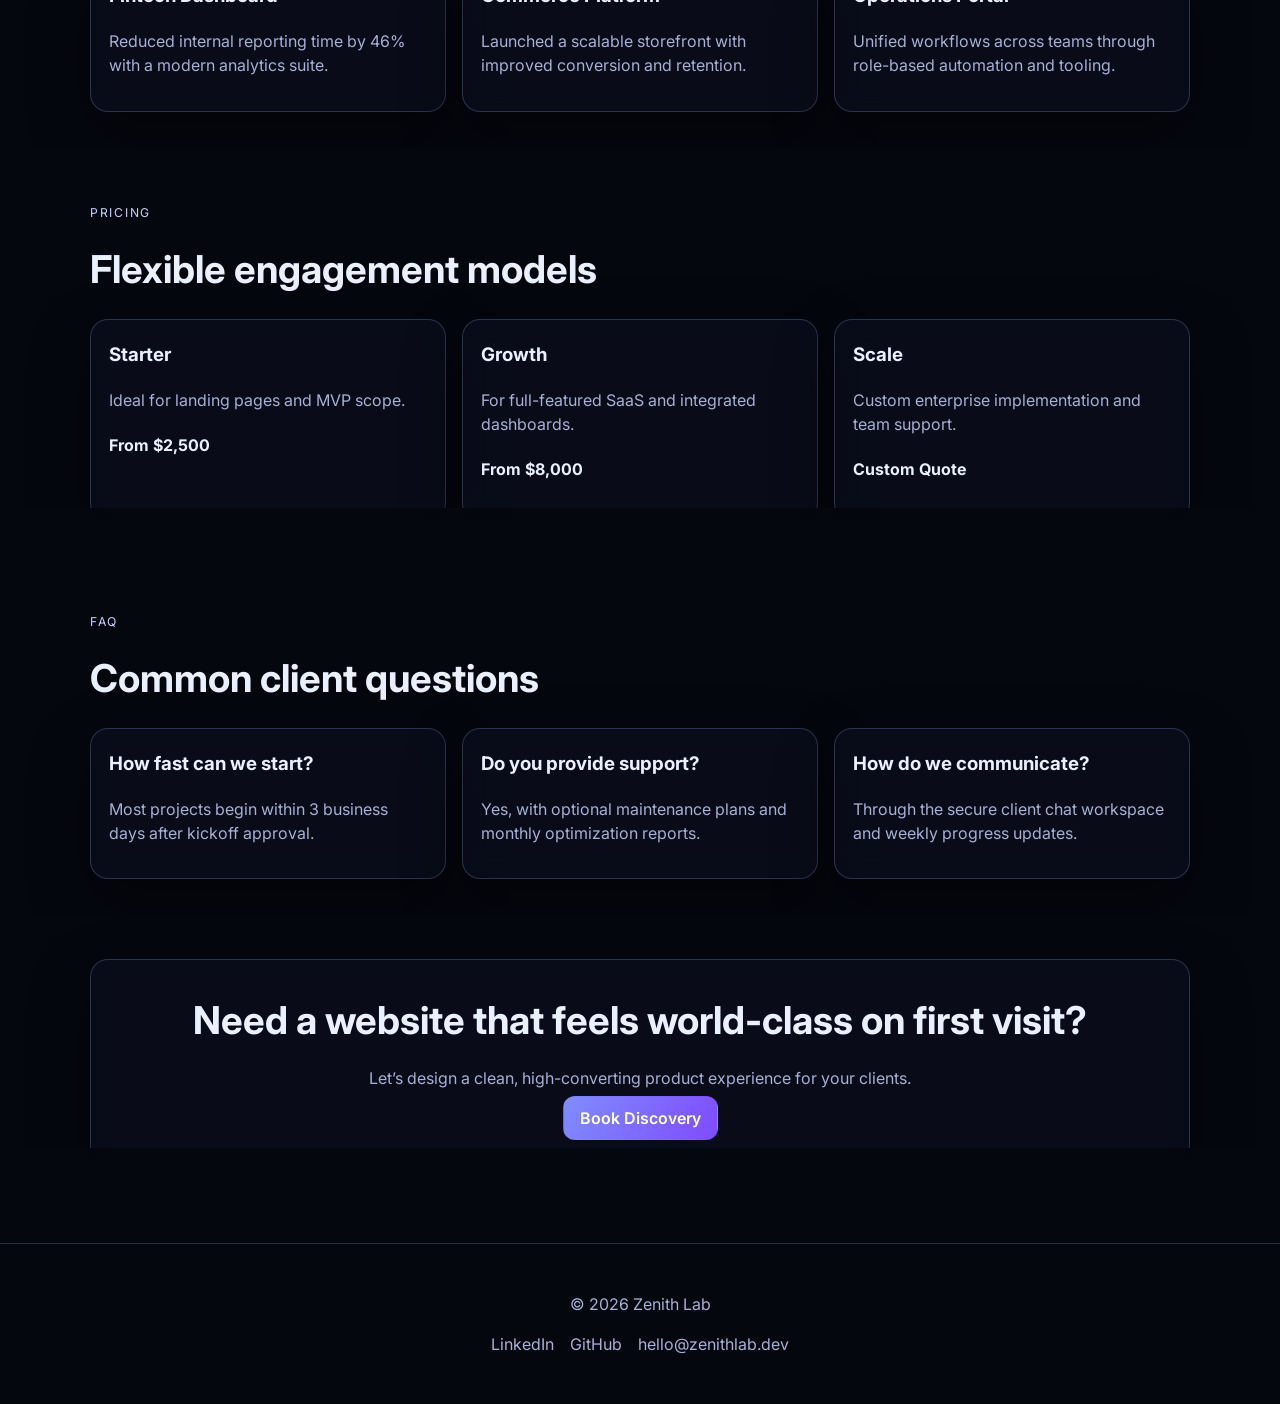
==== commit 10d21abf: "Fix owner menu visibility and add owner nav shortcut" ====
--- a/index.html
+++ b/index.html
@@ -1,10 +1,8 @@
-
 <!DOCTYPE html>
 <html lang="en">
   <head>
     <meta charset="UTF-8" />
     <meta name="viewport" content="width=device-width, initial-scale=1.0" />
-
     <title>Zenith Lab | Digital Product Studio</title>
     <link rel="preconnect" href="https://fonts.googleapis.com" />
     <link rel="preconnect" href="https://fonts.gstatic.com" crossorigin />
@@ -26,6 +24,7 @@
         <a href="#pricing">Pricing</a>
         <a href="#faq">FAQ</a>
         <a href="#contact">Contact</a>
+        <a id="owner-nav-link" href="owner.html" hidden>Owner</a>
       </nav>
       <div class="profile-wrap" id="profile-wrap">
         <a id="auth-link" class="button subtle" href="login.html">Login</a>
@@ -33,7 +32,7 @@
         <div id="profile-menu" class="profile-menu" hidden>
           <a href="chat.html">Client Workspace</a>
           <a href="login.html">Settings</a>
-          <a id="owner-menu-link" href="owner.html" hidden>Owner Dashboard</a>
+          <a id="owner-menu-link" href="owner.html" hidden>Owner Console</a>
           <button id="logout-btn" type="button">Logout</button>
         </div>
       </div>
@@ -103,113 +102,6 @@
           <h2>Need a website that feels world-class on first visit?</h2>
           <p>Let’s design a clean, high-converting product experience for your clients.</p>
           <a class="button" href="login.html">Book Discovery</a>
-=======
-    <title>Zenith Lab | Portfolio</title>
-    <link rel="preconnect" href="https://fonts.googleapis.com" />
-    <link rel="preconnect" href="https://fonts.gstatic.com" crossorigin />
-    <link
-      href="https://fonts.googleapis.com/css2?family=Inter:wght@400;500;600;700&family=Space+Grotesk:wght@500;600;700&display=swap"
-      rel="stylesheet"
-    />
-    <link rel="stylesheet" href="styles.css" />
-  </head>
-  <body>
-    <div class="scroll-progress" aria-hidden="true"></div>
-
-    <header class="site-header">
-      <a class="brand" href="index.html">Zenith Lab</a>
-      <nav>
-        <a href="#work">Work</a>
-        <a href="#stack">Stack</a>
-        <a href="#services">Services</a>
-        <a href="#timeline">Timeline</a>
-        <a href="shop.html">Shop</a>
-        <a href="chat.html">Chat</a>
-        <a href="login.html">Login</a>
-      </nav>
-    </header>
-
-    <main>
-      <section class="hero parallax" data-parallax="0.08">
-        <p class="eyebrow">Multi-disciplinary Developer Portfolio</p>
-        <h1>Bridging the gap between 3D Design and Functional Development.</h1>
-        <p class="hero-subtext">
-          Specializing in Game Systems, Web Architecture, and Digital Storytelling.
-        </p>
-        <div class="hero-cta">
-          <a class="button" href="shop.html">Visit Shop</a>
-          <a class="button subtle" href="chat.html">Open Live Chat</a>
-          <a class="button subtle" href="login.html">Client Login</a>
-        </div>
-        <div class="stats-grid" aria-label="Studio metrics">
-          <article><strong>32+</strong><span>Shipped Projects</span></article>
-          <article><strong>12</strong><span>Industries Served</span></article>
-          <article><strong>96%</strong><span>On-time Delivery</span></article>
-        </div>
-      </section>
-
-      <section id="work" class="section parallax" data-parallax="0.05">
-        <div class="section-heading">
-          <p class="eyebrow">Professional Grid</p>
-          <h2>Case Studies</h2>
-        </div>
-        <div class="case-grid">
-          <article class="case-card"><div class="case-thumb"></div><div class="case-body"><h3>Neon District Atlas</h3><p>3D Environmental Design | Interactive Media</p></div></article>
-          <article class="case-card"><div class="case-thumb"></div><div class="case-body"><h3>PulseOps Platform</h3><p>Web Systems Architecture | SaaS Infrastructure</p></div></article>
-          <article class="case-card"><div class="case-thumb"></div><div class="case-body"><h3>Echoes of Orpheus</h3><p>Game Narrative Systems | Digital Storytelling</p></div></article>
-        </div>
-      </section>
-
-      <section id="stack" class="section parallax" data-parallax="0.04">
-        <div class="section-heading">
-          <p class="eyebrow">The Technical Stack</p>
-          <h2>Technical Proficiency</h2>
-        </div>
-        <div class="stack-grid">
-          <article><h3>3D & Realtime Production</h3><ul><li>Blender</li><li>Unity</li><li>Unreal Engine 5</li><li>Substance Painter</li></ul></article>
-          <article><h3>Frontend Engineering</h3><ul><li>React</li><li>Next.js</li><li>TypeScript</li><li>Tailwind CSS</li></ul></article>
-          <article><h3>Backend & Data</h3><ul><li>Node.js</li><li>PostgreSQL</li><li>SQLite</li><li>AWS</li></ul></article>
-        </div>
-      </section>
-
-      <section id="services" class="section utility-grid">
-        <article class="panel">
-          <h3>Studio Shop</h3>
-          <p>Download design packs, reusable shaders, and UI kits from the new Zenith Shop.</p>
-          <a class="button subtle" href="shop.html">Browse Shop</a>
-        </article>
-        <article class="panel">
-          <h3>Client Chat</h3>
-          <p>Start a quick project conversation with the lightweight chat workspace.</p>
-          <a class="button subtle" href="chat.html">Open Chat</a>
-        </article>
-        <article class="panel">
-          <h3>Secure Workspace</h3>
-          <p>Login to access private milestones, invoices, and delivery timelines.</p>
-          <a class="button subtle" href="login.html">Access Portal</a>
-        </article>
-      </section>
-
-      <section id="timeline" class="section">
-        <div class="section-heading">
-          <p class="eyebrow">Delivery Flow</p>
-          <h2>How Projects Move</h2>
-        </div>
-        <div class="timeline">
-          <article class="panel"><h3>01 · Discover</h3><p>Scope workshop, requirements mapping, and success metrics.</p></article>
-          <article class="panel"><h3>02 · Prototype</h3><p>Rapid visual and technical prototype in parallel tracks.</p></article>
-          <article class="panel"><h3>03 · Build</h3><p>Iterative production sprints with weekly stakeholder updates.</p></article>
-          <article class="panel"><h3>04 · Launch</h3><p>Performance hardening, QA handoff, and post-launch support.</p></article>
-        </div>
-      </section>
-
-      <section id="beyond" class="section beyond">
-        <div class="section-heading compact"><p class="eyebrow">Off-Duty</p><h2>Beyond the Code.</h2></div>
-        <div class="beyond-grid">
-          <article class="panel"><h3>PC Rig</h3><ul><li>Ryzen 9 7950X</li><li>RTX 4090</li><li>64GB DDR5</li><li>4K 144Hz</li></ul></article>
-          <article class="panel"><h3>Clips</h3><p>High-quality moments from racing sims and tactical FPS sessions.</p><div class="mini-clips"><span>Clip A</span><span>Clip B</span><span>Clip C</span></div></article>
-          <article class="panel"><h3>Favorite Titles</h3><ul><li>Cyberpunk 2077</li><li>Alan Wake II</li><li>Forza Horizon 5</li><li>Helldivers 2</li></ul></article>
-
         </div>
       </section>
     </main>
@@ -219,16 +111,10 @@
       <div class="footer-links">
         <a href="https://www.linkedin.com" target="_blank" rel="noopener noreferrer">LinkedIn</a>
         <a href="https://github.com" target="_blank" rel="noopener noreferrer">GitHub</a>
-
         <a href="mailto:hello@zenithlab.dev">hello@zenithlab.dev</a>
-
-        <a href="mailto:hello@zenithlab.dev">Email</a>
-
       </div>
     </footer>
 
     <script src="script.js"></script>
   </body>
 </html>
-
-
--- a/styles.css
+++ b/styles.css
@@ -1,4 +1,3 @@
-
 :root {
   --bg: #05070f;
   --bg-2: #0d1328;
@@ -213,183 +212,4 @@
   .main-nav { display: none; }
   .teach-grid { grid-template-columns: 1fr; }
   .shop-controls, .chat-controls { grid-template-columns: 1fr; }
-
-
-:root {
-  --bg: #0f172a;
-  --sky-top: #29559a;
-  --sky-bottom: #0f172a;
-  --text: #f8fafc;
-  --muted: #d2deef;
-  --border: rgba(255, 255, 255, 0.18);
-  --card: rgba(15, 23, 42, 0.72);
-  --shadow: 0 14px 28px rgba(9, 15, 30, 0.3);
-}
-
-* { box-sizing: border-box; }
-html, body { margin: 0; min-height: 100%; scroll-behavior: smooth; }
-
-body {
-  color: var(--text);
-  font-family: Inter, system-ui, sans-serif;
-  line-height: 1.5;
-  background:
-    radial-gradient(ellipse at 20% 18%, rgba(255,255,255,0.25) 0 10%, transparent 30%),
-    radial-gradient(ellipse at 64% 12%, rgba(255,255,255,0.2) 0 11%, transparent 32%),
-    radial-gradient(ellipse at 82% 25%, rgba(255,255,255,0.18) 0 8%, transparent 30%),
-    linear-gradient(180deg, var(--sky-top), var(--sky-bottom));
-  background-attachment: fixed;
-}
-
-.scroll-progress { position: fixed; top: 0; left: 0; z-index: 999; width: 0; height: 3px; background: linear-gradient(90deg,#fff,#93c5fd); }
-.site-header {
-  position: sticky; top: 0; z-index: 100; display: flex; justify-content: space-between; align-items: center;
-  padding: 1rem clamp(1rem,3vw,3.4rem); backdrop-filter: blur(10px); background: rgba(15,23,42,0.72); border-bottom: 1px solid var(--border);
-}
-.brand, h1, h2, h3 { font-family: "Space Grotesk", Inter, sans-serif; }
-.brand { color: var(--text); text-decoration: none; font-weight: 700; letter-spacing: .06em; }
-nav { display: flex; gap: 1rem; flex-wrap: wrap; align-items: center; }
-nav a { color: var(--muted); text-decoration: none; font-size: .9rem; }
-nav a:hover { color: #fff; }
-
-.session-badge {
-  border: 1px solid var(--border);
-  border-radius: 999px;
-  padding: 0.2rem 0.7rem;
-  color: #bfdbfe;
-  font-size: 0.75rem;
-}
-
-main { padding: 2rem clamp(1rem,3vw,4rem) 4rem; }
-.hero { padding: clamp(4rem,12vh,8rem) 0 2rem; max-width: 980px; }
-.eyebrow { margin: 0; font-size: .76rem; letter-spacing: .16em; text-transform: uppercase; color: #bfdbfe; }
-h1 { margin: .8rem 0; font-size: clamp(2.2rem,6vw,4.7rem); line-height: 1.08; max-width: 16ch; }
-.hero-subtext { margin: 0; max-width: 62ch; color: var(--muted); }
-.hero-cta { margin-top: 1.2rem; display: flex; gap: .7rem; flex-wrap: wrap; }
-.button {
-  display: inline-block; border: 1px solid var(--border); border-radius: 999px; text-decoration: none; color: #fff;
-  padding: .5rem 1rem; background: rgba(37,99,235,.32); box-shadow: var(--shadow);
-}
-.button.subtle { background: rgba(15,23,42,.58); }
-
-.stats-grid {
-  margin-top: 1.3rem;
-  display: grid;
-  gap: 0.8rem;
-  grid-template-columns: repeat(auto-fit, minmax(160px, 1fr));
-}
-.stats-grid article {
-  border: 1px solid var(--border);
-  border-radius: 12px;
-  padding: 0.8rem;
-  background: rgba(15, 23, 42, 0.5);
-}
-.stats-grid strong { display: block; font-size: 1.35rem; }
-.stats-grid span { color: var(--muted); font-size: 0.9rem; }
-
-.section { margin-top: clamp(2.8rem,7vh,5rem); }
-.section-heading { margin-bottom: 1rem; }
-.section-heading h2 { margin: .35rem 0 0; font-size: clamp(1.7rem,3.5vw,2.5rem); }
-.case-grid,.stack-grid,.beyond-grid,.utility-grid,.timeline { display: grid; gap: 1rem; }
-.case-grid { grid-template-columns: repeat(auto-fit,minmax(230px,1fr)); }
-.stack-grid,.beyond-grid,.utility-grid { grid-template-columns: repeat(auto-fit,minmax(220px,1fr)); }
-.timeline { grid-template-columns: repeat(auto-fit,minmax(200px,1fr)); }
-.case-card,.panel,.stack-grid article {
-  border: 1px solid var(--border); border-radius: 14px; background: var(--card); box-shadow: var(--shadow);
-}
-.case-thumb { min-height: 130px; border-bottom: 1px solid var(--border); background: linear-gradient(125deg,rgba(147,197,253,.35),rgba(15,23,42,.45)); }
-.case-body,.panel,.stack-grid article { padding: 1rem; }
-.case-body h3,.panel h3,.stack-grid h3 { margin: 0; }
-.case-body p,.panel p,.stack-grid li,.panel li { color: var(--muted); }
-ul { margin: .6rem 0 0; padding-left: 1.1rem; }
-.mini-clips { margin-top: .8rem; display: flex; gap: .55rem; flex-wrap: wrap; }
-.mini-clips span { border: 1px solid var(--border); border-radius: 999px; padding: .3rem .6rem; font-size: .78rem; }
-
-.footer {
-  margin-top: 3rem; padding: 1.3rem clamp(1rem,3vw,4rem) 2rem; border-top: 1px solid var(--border);
-  display: flex; justify-content: space-between; flex-wrap: wrap; gap: .7rem;
-}
-.footer p { margin: 0; color: var(--muted); }
-.footer-links { display: flex; gap: .9rem; }
-.footer a { color: var(--text); text-decoration: none; }
-.footer a:hover { text-decoration: underline; }
-
-.page-shell { max-width: 1000px; margin: 2.5rem auto; padding: 0 clamp(1rem,3vw,2rem); }
-.page-shell.narrow { max-width: 680px; }
-.table-shell { width: 100%; border-collapse: collapse; margin-top: 1rem; border: 1px solid var(--border); background: var(--card); }
-.table-shell th,.table-shell td { border-bottom: 1px solid var(--border); padding: .75rem; text-align: left; }
-.chat-log { min-height: 220px; border: 1px solid var(--border); border-radius: 12px; padding: .8rem; background: var(--card); }
-.chat-controls { margin-top: .8rem; display: flex; gap: .5rem; }
-.chat-controls input, .shop-controls input, .shop-controls select {
-  flex: 1;
-  padding: .65rem;
-  border-radius: 10px;
-  border: 1px solid var(--border);
-  background: rgba(15,23,42,.7);
-  color: var(--text);
-}
-.chat-controls button {
-  padding: .65rem .9rem;
-  border-radius: 10px;
-  border: 1px solid var(--border);
-  background: rgba(37,99,235,.4);
-  color: var(--text);
-  cursor: pointer;
-}
-
-.shop-controls {
-  margin-top: 1rem;
-  display: grid;
-  grid-template-columns: 1fr 180px;
-  gap: .6rem;
-}
-
-.quick-prompts {
-  margin-top: .8rem;
-  display: flex;
-  flex-wrap: wrap;
-  gap: .5rem;
-}
-
-.mini-button {
-  border: 1px solid var(--border);
-  border-radius: 10px;
-  background: rgba(15,23,42,.8);
-  color: #e2e8f0;
-  padding: .45rem .8rem;
-  cursor: pointer;
-}
-
-.form-grid { display: grid; gap: .75rem; margin-top: 1rem; }
-.form-grid label { color: var(--muted); font-size: .9rem; }
-.inline-check {
-  display: flex;
-  align-items: center;
-  gap: 0.45rem;
-}
-.form-grid input {
-  width: 100%;
-  padding: .7rem;
-  border-radius: 10px;
-  border: 1px solid var(--border);
-  background: rgba(15,23,42,.7);
-  color: var(--text);
-  margin-top: .35rem;
-}
-.status-line {
-  margin-top: .8rem;
-  border: 1px solid var(--border);
-  border-radius: 10px;
-  padding: .7rem;
-  color: var(--muted);
-  background: rgba(15,23,42,.6);
-}
-
-.cart-panel { margin-top: 1rem; }
-.session-panel { margin-top: 1rem; }
-
-@media (max-width: 700px) {
-  nav { display:none; }
-  .shop-controls { grid-template-columns: 1fr; }
-
-}
+}
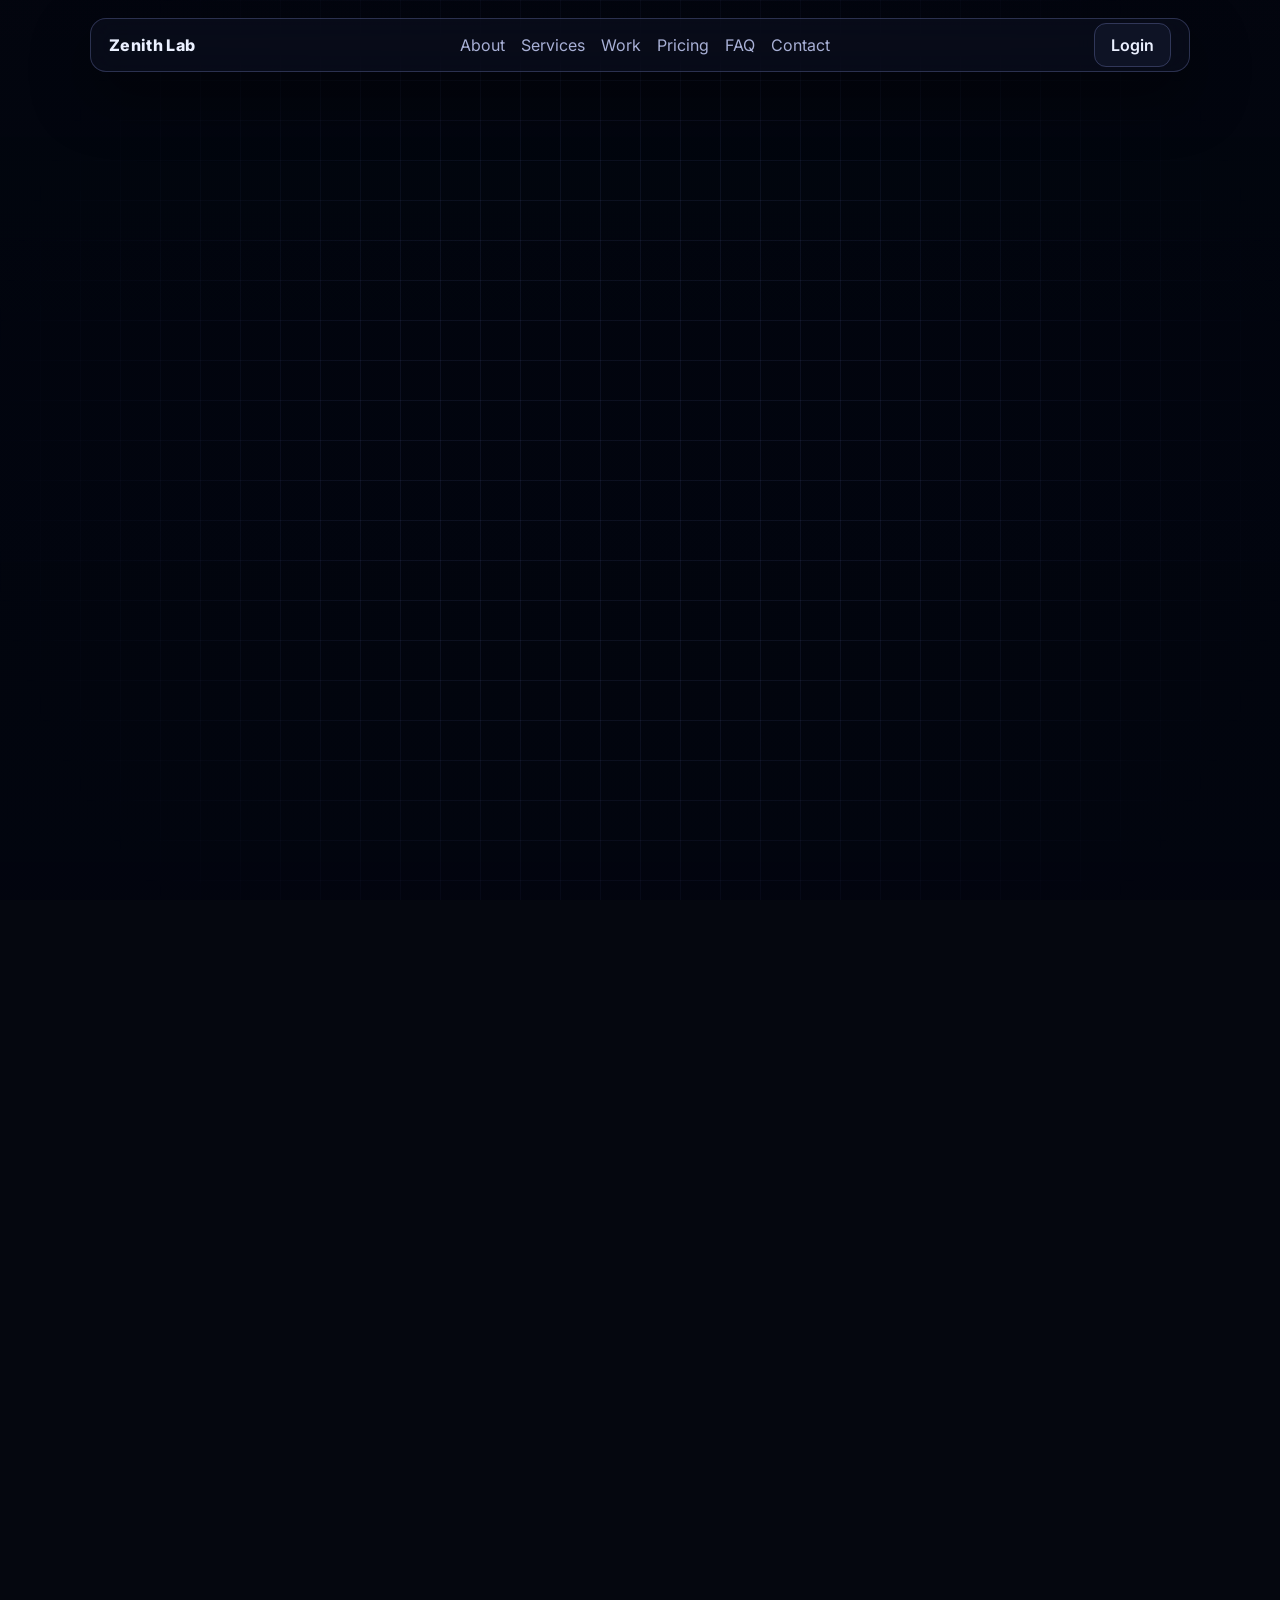
==== commit 276929f0: "Merge branch 'main' into codex/design-zenith-lab-portfolio" ====
--- a/index.html
+++ b/index.html
@@ -1,8 +1,10 @@
+
 <!DOCTYPE html>
 <html lang="en">
   <head>
     <meta charset="UTF-8" />
     <meta name="viewport" content="width=device-width, initial-scale=1.0" />
+
     <title>Zenith Lab | Digital Product Studio</title>
     <link rel="preconnect" href="https://fonts.googleapis.com" />
     <link rel="preconnect" href="https://fonts.gstatic.com" crossorigin />
@@ -24,7 +26,6 @@
         <a href="#pricing">Pricing</a>
         <a href="#faq">FAQ</a>
         <a href="#contact">Contact</a>
-        <a id="owner-nav-link" href="owner.html" hidden>Owner</a>
       </nav>
       <div class="profile-wrap" id="profile-wrap">
         <a id="auth-link" class="button subtle" href="login.html">Login</a>
@@ -32,7 +33,7 @@
         <div id="profile-menu" class="profile-menu" hidden>
           <a href="chat.html">Client Workspace</a>
           <a href="login.html">Settings</a>
-          <a id="owner-menu-link" href="owner.html" hidden>Owner Console</a>
+          <a id="owner-menu-link" href="owner.html" hidden>Owner Dashboard</a>
           <button id="logout-btn" type="button">Logout</button>
         </div>
       </div>
@@ -102,6 +103,112 @@
           <h2>Need a website that feels world-class on first visit?</h2>
           <p>Let’s design a clean, high-converting product experience for your clients.</p>
           <a class="button" href="login.html">Book Discovery</a>
+    <title>Zenith Lab | Portfolio</title>
+    <link rel="preconnect" href="https://fonts.googleapis.com" />
+    <link rel="preconnect" href="https://fonts.gstatic.com" crossorigin />
+    <link
+      href="https://fonts.googleapis.com/css2?family=Inter:wght@400;500;600;700&family=Space+Grotesk:wght@500;600;700&display=swap"
+      rel="stylesheet"
+    />
+    <link rel="stylesheet" href="styles.css" />
+  </head>
+  <body>
+    <div class="scroll-progress" aria-hidden="true"></div>
+
+    <header class="site-header">
+      <a class="brand" href="index.html">Zenith Lab</a>
+      <nav>
+        <a href="#work">Work</a>
+        <a href="#stack">Stack</a>
+        <a href="#services">Services</a>
+        <a href="#timeline">Timeline</a>
+        <a href="shop.html">Shop</a>
+        <a href="chat.html">Chat</a>
+        <a href="login.html">Login</a>
+      </nav>
+    </header>
+
+    <main>
+      <section class="hero parallax" data-parallax="0.08">
+        <p class="eyebrow">Multi-disciplinary Developer Portfolio</p>
+        <h1>Bridging the gap between 3D Design and Functional Development.</h1>
+        <p class="hero-subtext">
+          Specializing in Game Systems, Web Architecture, and Digital Storytelling.
+        </p>
+        <div class="hero-cta">
+          <a class="button" href="shop.html">Visit Shop</a>
+          <a class="button subtle" href="chat.html">Open Live Chat</a>
+          <a class="button subtle" href="login.html">Client Login</a>
+        </div>
+        <div class="stats-grid" aria-label="Studio metrics">
+          <article><strong>32+</strong><span>Shipped Projects</span></article>
+          <article><strong>12</strong><span>Industries Served</span></article>
+          <article><strong>96%</strong><span>On-time Delivery</span></article>
+        </div>
+      </section>
+
+      <section id="work" class="section parallax" data-parallax="0.05">
+        <div class="section-heading">
+          <p class="eyebrow">Professional Grid</p>
+          <h2>Case Studies</h2>
+        </div>
+        <div class="case-grid">
+          <article class="case-card"><div class="case-thumb"></div><div class="case-body"><h3>Neon District Atlas</h3><p>3D Environmental Design | Interactive Media</p></div></article>
+          <article class="case-card"><div class="case-thumb"></div><div class="case-body"><h3>PulseOps Platform</h3><p>Web Systems Architecture | SaaS Infrastructure</p></div></article>
+          <article class="case-card"><div class="case-thumb"></div><div class="case-body"><h3>Echoes of Orpheus</h3><p>Game Narrative Systems | Digital Storytelling</p></div></article>
+        </div>
+      </section>
+
+      <section id="stack" class="section parallax" data-parallax="0.04">
+        <div class="section-heading">
+          <p class="eyebrow">The Technical Stack</p>
+          <h2>Technical Proficiency</h2>
+        </div>
+        <div class="stack-grid">
+          <article><h3>3D & Realtime Production</h3><ul><li>Blender</li><li>Unity</li><li>Unreal Engine 5</li><li>Substance Painter</li></ul></article>
+          <article><h3>Frontend Engineering</h3><ul><li>React</li><li>Next.js</li><li>TypeScript</li><li>Tailwind CSS</li></ul></article>
+          <article><h3>Backend & Data</h3><ul><li>Node.js</li><li>PostgreSQL</li><li>SQLite</li><li>AWS</li></ul></article>
+        </div>
+      </section>
+
+      <section id="services" class="section utility-grid">
+        <article class="panel">
+          <h3>Studio Shop</h3>
+          <p>Download design packs, reusable shaders, and UI kits from the new Zenith Shop.</p>
+          <a class="button subtle" href="shop.html">Browse Shop</a>
+        </article>
+        <article class="panel">
+          <h3>Client Chat</h3>
+          <p>Start a quick project conversation with the lightweight chat workspace.</p>
+          <a class="button subtle" href="chat.html">Open Chat</a>
+        </article>
+        <article class="panel">
+          <h3>Secure Workspace</h3>
+          <p>Login to access private milestones, invoices, and delivery timelines.</p>
+          <a class="button subtle" href="login.html">Access Portal</a>
+        </article>
+      </section>
+
+      <section id="timeline" class="section">
+        <div class="section-heading">
+          <p class="eyebrow">Delivery Flow</p>
+          <h2>How Projects Move</h2>
+        </div>
+        <div class="timeline">
+          <article class="panel"><h3>01 · Discover</h3><p>Scope workshop, requirements mapping, and success metrics.</p></article>
+          <article class="panel"><h3>02 · Prototype</h3><p>Rapid visual and technical prototype in parallel tracks.</p></article>
+          <article class="panel"><h3>03 · Build</h3><p>Iterative production sprints with weekly stakeholder updates.</p></article>
+          <article class="panel"><h3>04 · Launch</h3><p>Performance hardening, QA handoff, and post-launch support.</p></article>
+        </div>
+      </section>
+
+      <section id="beyond" class="section beyond">
+        <div class="section-heading compact"><p class="eyebrow">Off-Duty</p><h2>Beyond the Code.</h2></div>
+        <div class="beyond-grid">
+          <article class="panel"><h3>PC Rig</h3><ul><li>Ryzen 9 7950X</li><li>RTX 4090</li><li>64GB DDR5</li><li>4K 144Hz</li></ul></article>
+          <article class="panel"><h3>Clips</h3><p>High-quality moments from racing sims and tactical FPS sessions.</p><div class="mini-clips"><span>Clip A</span><span>Clip B</span><span>Clip C</span></div></article>
+          <article class="panel"><h3>Favorite Titles</h3><ul><li>Cyberpunk 2077</li><li>Alan Wake II</li><li>Forza Horizon 5</li><li>Helldivers 2</li></ul></article>
+
         </div>
       </section>
     </main>
@@ -111,10 +218,16 @@
       <div class="footer-links">
         <a href="https://www.linkedin.com" target="_blank" rel="noopener noreferrer">LinkedIn</a>
         <a href="https://github.com" target="_blank" rel="noopener noreferrer">GitHub</a>
+
         <a href="mailto:hello@zenithlab.dev">hello@zenithlab.dev</a>
+
+        <a href="mailto:hello@zenithlab.dev">Email</a>
+
       </div>
     </footer>
 
     <script src="script.js"></script>
   </body>
 </html>
+
+
--- a/styles.css
+++ b/styles.css
@@ -1,3 +1,4 @@
+
 :root {
   --bg: #05070f;
   --bg-2: #0d1328;
@@ -212,4 +213,183 @@
   .main-nav { display: none; }
   .teach-grid { grid-template-columns: 1fr; }
   .shop-controls, .chat-controls { grid-template-columns: 1fr; }
-}
+
+
+:root {
+  --bg: #0f172a;
+  --sky-top: #29559a;
+  --sky-bottom: #0f172a;
+  --text: #f8fafc;
+  --muted: #d2deef;
+  --border: rgba(255, 255, 255, 0.18);
+  --card: rgba(15, 23, 42, 0.72);
+  --shadow: 0 14px 28px rgba(9, 15, 30, 0.3);
+}
+
+* { box-sizing: border-box; }
+html, body { margin: 0; min-height: 100%; scroll-behavior: smooth; }
+
+body {
+  color: var(--text);
+  font-family: Inter, system-ui, sans-serif;
+  line-height: 1.5;
+  background:
+    radial-gradient(ellipse at 20% 18%, rgba(255,255,255,0.25) 0 10%, transparent 30%),
+    radial-gradient(ellipse at 64% 12%, rgba(255,255,255,0.2) 0 11%, transparent 32%),
+    radial-gradient(ellipse at 82% 25%, rgba(255,255,255,0.18) 0 8%, transparent 30%),
+    linear-gradient(180deg, var(--sky-top), var(--sky-bottom));
+  background-attachment: fixed;
+}
+
+.scroll-progress { position: fixed; top: 0; left: 0; z-index: 999; width: 0; height: 3px; background: linear-gradient(90deg,#fff,#93c5fd); }
+.site-header {
+  position: sticky; top: 0; z-index: 100; display: flex; justify-content: space-between; align-items: center;
+  padding: 1rem clamp(1rem,3vw,3.4rem); backdrop-filter: blur(10px); background: rgba(15,23,42,0.72); border-bottom: 1px solid var(--border);
+}
+.brand, h1, h2, h3 { font-family: "Space Grotesk", Inter, sans-serif; }
+.brand { color: var(--text); text-decoration: none; font-weight: 700; letter-spacing: .06em; }
+nav { display: flex; gap: 1rem; flex-wrap: wrap; align-items: center; }
+nav a { color: var(--muted); text-decoration: none; font-size: .9rem; }
+nav a:hover { color: #fff; }
+
+.session-badge {
+  border: 1px solid var(--border);
+  border-radius: 999px;
+  padding: 0.2rem 0.7rem;
+  color: #bfdbfe;
+  font-size: 0.75rem;
+}
+
+main { padding: 2rem clamp(1rem,3vw,4rem) 4rem; }
+.hero { padding: clamp(4rem,12vh,8rem) 0 2rem; max-width: 980px; }
+.eyebrow { margin: 0; font-size: .76rem; letter-spacing: .16em; text-transform: uppercase; color: #bfdbfe; }
+h1 { margin: .8rem 0; font-size: clamp(2.2rem,6vw,4.7rem); line-height: 1.08; max-width: 16ch; }
+.hero-subtext { margin: 0; max-width: 62ch; color: var(--muted); }
+.hero-cta { margin-top: 1.2rem; display: flex; gap: .7rem; flex-wrap: wrap; }
+.button {
+  display: inline-block; border: 1px solid var(--border); border-radius: 999px; text-decoration: none; color: #fff;
+  padding: .5rem 1rem; background: rgba(37,99,235,.32); box-shadow: var(--shadow);
+}
+.button.subtle { background: rgba(15,23,42,.58); }
+
+.stats-grid {
+  margin-top: 1.3rem;
+  display: grid;
+  gap: 0.8rem;
+  grid-template-columns: repeat(auto-fit, minmax(160px, 1fr));
+}
+.stats-grid article {
+  border: 1px solid var(--border);
+  border-radius: 12px;
+  padding: 0.8rem;
+  background: rgba(15, 23, 42, 0.5);
+}
+.stats-grid strong { display: block; font-size: 1.35rem; }
+.stats-grid span { color: var(--muted); font-size: 0.9rem; }
+
+.section { margin-top: clamp(2.8rem,7vh,5rem); }
+.section-heading { margin-bottom: 1rem; }
+.section-heading h2 { margin: .35rem 0 0; font-size: clamp(1.7rem,3.5vw,2.5rem); }
+.case-grid,.stack-grid,.beyond-grid,.utility-grid,.timeline { display: grid; gap: 1rem; }
+.case-grid { grid-template-columns: repeat(auto-fit,minmax(230px,1fr)); }
+.stack-grid,.beyond-grid,.utility-grid { grid-template-columns: repeat(auto-fit,minmax(220px,1fr)); }
+.timeline { grid-template-columns: repeat(auto-fit,minmax(200px,1fr)); }
+.case-card,.panel,.stack-grid article {
+  border: 1px solid var(--border); border-radius: 14px; background: var(--card); box-shadow: var(--shadow);
+}
+.case-thumb { min-height: 130px; border-bottom: 1px solid var(--border); background: linear-gradient(125deg,rgba(147,197,253,.35),rgba(15,23,42,.45)); }
+.case-body,.panel,.stack-grid article { padding: 1rem; }
+.case-body h3,.panel h3,.stack-grid h3 { margin: 0; }
+.case-body p,.panel p,.stack-grid li,.panel li { color: var(--muted); }
+ul { margin: .6rem 0 0; padding-left: 1.1rem; }
+.mini-clips { margin-top: .8rem; display: flex; gap: .55rem; flex-wrap: wrap; }
+.mini-clips span { border: 1px solid var(--border); border-radius: 999px; padding: .3rem .6rem; font-size: .78rem; }
+
+.footer {
+  margin-top: 3rem; padding: 1.3rem clamp(1rem,3vw,4rem) 2rem; border-top: 1px solid var(--border);
+  display: flex; justify-content: space-between; flex-wrap: wrap; gap: .7rem;
+}
+.footer p { margin: 0; color: var(--muted); }
+.footer-links { display: flex; gap: .9rem; }
+.footer a { color: var(--text); text-decoration: none; }
+.footer a:hover { text-decoration: underline; }
+
+.page-shell { max-width: 1000px; margin: 2.5rem auto; padding: 0 clamp(1rem,3vw,2rem); }
+.page-shell.narrow { max-width: 680px; }
+.table-shell { width: 100%; border-collapse: collapse; margin-top: 1rem; border: 1px solid var(--border); background: var(--card); }
+.table-shell th,.table-shell td { border-bottom: 1px solid var(--border); padding: .75rem; text-align: left; }
+.chat-log { min-height: 220px; border: 1px solid var(--border); border-radius: 12px; padding: .8rem; background: var(--card); }
+.chat-controls { margin-top: .8rem; display: flex; gap: .5rem; }
+.chat-controls input, .shop-controls input, .shop-controls select {
+  flex: 1;
+  padding: .65rem;
+  border-radius: 10px;
+  border: 1px solid var(--border);
+  background: rgba(15,23,42,.7);
+  color: var(--text);
+}
+.chat-controls button {
+  padding: .65rem .9rem;
+  border-radius: 10px;
+  border: 1px solid var(--border);
+  background: rgba(37,99,235,.4);
+  color: var(--text);
+  cursor: pointer;
+}
+
+.shop-controls {
+  margin-top: 1rem;
+  display: grid;
+  grid-template-columns: 1fr 180px;
+  gap: .6rem;
+}
+
+.quick-prompts {
+  margin-top: .8rem;
+  display: flex;
+  flex-wrap: wrap;
+  gap: .5rem;
+}
+
+.mini-button {
+  border: 1px solid var(--border);
+  border-radius: 10px;
+  background: rgba(15,23,42,.8);
+  color: #e2e8f0;
+  padding: .45rem .8rem;
+  cursor: pointer;
+}
+
+.form-grid { display: grid; gap: .75rem; margin-top: 1rem; }
+.form-grid label { color: var(--muted); font-size: .9rem; }
+.inline-check {
+  display: flex;
+  align-items: center;
+  gap: 0.45rem;
+}
+.form-grid input {
+  width: 100%;
+  padding: .7rem;
+  border-radius: 10px;
+  border: 1px solid var(--border);
+  background: rgba(15,23,42,.7);
+  color: var(--text);
+  margin-top: .35rem;
+}
+.status-line {
+  margin-top: .8rem;
+  border: 1px solid var(--border);
+  border-radius: 10px;
+  padding: .7rem;
+  color: var(--muted);
+  background: rgba(15,23,42,.6);
+}
+
+.cart-panel { margin-top: 1rem; }
+.session-panel { margin-top: 1rem; }
+
+@media (max-width: 700px) {
+  nav { display:none; }
+  .shop-controls { grid-template-columns: 1fr; }
+
+}
--- a/styles.css
+++ b/styles.css
@@ -1,3 +1,4 @@
+
 :root {
   --bg: #05070f;
   --bg-2: #0d1328;
@@ -212,4 +213,183 @@
   .main-nav { display: none; }
   .teach-grid { grid-template-columns: 1fr; }
   .shop-controls, .chat-controls { grid-template-columns: 1fr; }
-}
+
+
+:root {
+  --bg: #0f172a;
+  --sky-top: #29559a;
+  --sky-bottom: #0f172a;
+  --text: #f8fafc;
+  --muted: #d2deef;
+  --border: rgba(255, 255, 255, 0.18);
+  --card: rgba(15, 23, 42, 0.72);
+  --shadow: 0 14px 28px rgba(9, 15, 30, 0.3);
+}
+
+* { box-sizing: border-box; }
+html, body { margin: 0; min-height: 100%; scroll-behavior: smooth; }
+
+body {
+  color: var(--text);
+  font-family: Inter, system-ui, sans-serif;
+  line-height: 1.5;
+  background:
+    radial-gradient(ellipse at 20% 18%, rgba(255,255,255,0.25) 0 10%, transparent 30%),
+    radial-gradient(ellipse at 64% 12%, rgba(255,255,255,0.2) 0 11%, transparent 32%),
+    radial-gradient(ellipse at 82% 25%, rgba(255,255,255,0.18) 0 8%, transparent 30%),
+    linear-gradient(180deg, var(--sky-top), var(--sky-bottom));
+  background-attachment: fixed;
+}
+
+.scroll-progress { position: fixed; top: 0; left: 0; z-index: 999; width: 0; height: 3px; background: linear-gradient(90deg,#fff,#93c5fd); }
+.site-header {
+  position: sticky; top: 0; z-index: 100; display: flex; justify-content: space-between; align-items: center;
+  padding: 1rem clamp(1rem,3vw,3.4rem); backdrop-filter: blur(10px); background: rgba(15,23,42,0.72); border-bottom: 1px solid var(--border);
+}
+.brand, h1, h2, h3 { font-family: "Space Grotesk", Inter, sans-serif; }
+.brand { color: var(--text); text-decoration: none; font-weight: 700; letter-spacing: .06em; }
+nav { display: flex; gap: 1rem; flex-wrap: wrap; align-items: center; }
+nav a { color: var(--muted); text-decoration: none; font-size: .9rem; }
+nav a:hover { color: #fff; }
+
+.session-badge {
+  border: 1px solid var(--border);
+  border-radius: 999px;
+  padding: 0.2rem 0.7rem;
+  color: #bfdbfe;
+  font-size: 0.75rem;
+}
+
+main { padding: 2rem clamp(1rem,3vw,4rem) 4rem; }
+.hero { padding: clamp(4rem,12vh,8rem) 0 2rem; max-width: 980px; }
+.eyebrow { margin: 0; font-size: .76rem; letter-spacing: .16em; text-transform: uppercase; color: #bfdbfe; }
+h1 { margin: .8rem 0; font-size: clamp(2.2rem,6vw,4.7rem); line-height: 1.08; max-width: 16ch; }
+.hero-subtext { margin: 0; max-width: 62ch; color: var(--muted); }
+.hero-cta { margin-top: 1.2rem; display: flex; gap: .7rem; flex-wrap: wrap; }
+.button {
+  display: inline-block; border: 1px solid var(--border); border-radius: 999px; text-decoration: none; color: #fff;
+  padding: .5rem 1rem; background: rgba(37,99,235,.32); box-shadow: var(--shadow);
+}
+.button.subtle { background: rgba(15,23,42,.58); }
+
+.stats-grid {
+  margin-top: 1.3rem;
+  display: grid;
+  gap: 0.8rem;
+  grid-template-columns: repeat(auto-fit, minmax(160px, 1fr));
+}
+.stats-grid article {
+  border: 1px solid var(--border);
+  border-radius: 12px;
+  padding: 0.8rem;
+  background: rgba(15, 23, 42, 0.5);
+}
+.stats-grid strong { display: block; font-size: 1.35rem; }
+.stats-grid span { color: var(--muted); font-size: 0.9rem; }
+
+.section { margin-top: clamp(2.8rem,7vh,5rem); }
+.section-heading { margin-bottom: 1rem; }
+.section-heading h2 { margin: .35rem 0 0; font-size: clamp(1.7rem,3.5vw,2.5rem); }
+.case-grid,.stack-grid,.beyond-grid,.utility-grid,.timeline { display: grid; gap: 1rem; }
+.case-grid { grid-template-columns: repeat(auto-fit,minmax(230px,1fr)); }
+.stack-grid,.beyond-grid,.utility-grid { grid-template-columns: repeat(auto-fit,minmax(220px,1fr)); }
+.timeline { grid-template-columns: repeat(auto-fit,minmax(200px,1fr)); }
+.case-card,.panel,.stack-grid article {
+  border: 1px solid var(--border); border-radius: 14px; background: var(--card); box-shadow: var(--shadow);
+}
+.case-thumb { min-height: 130px; border-bottom: 1px solid var(--border); background: linear-gradient(125deg,rgba(147,197,253,.35),rgba(15,23,42,.45)); }
+.case-body,.panel,.stack-grid article { padding: 1rem; }
+.case-body h3,.panel h3,.stack-grid h3 { margin: 0; }
+.case-body p,.panel p,.stack-grid li,.panel li { color: var(--muted); }
+ul { margin: .6rem 0 0; padding-left: 1.1rem; }
+.mini-clips { margin-top: .8rem; display: flex; gap: .55rem; flex-wrap: wrap; }
+.mini-clips span { border: 1px solid var(--border); border-radius: 999px; padding: .3rem .6rem; font-size: .78rem; }
+
+.footer {
+  margin-top: 3rem; padding: 1.3rem clamp(1rem,3vw,4rem) 2rem; border-top: 1px solid var(--border);
+  display: flex; justify-content: space-between; flex-wrap: wrap; gap: .7rem;
+}
+.footer p { margin: 0; color: var(--muted); }
+.footer-links { display: flex; gap: .9rem; }
+.footer a { color: var(--text); text-decoration: none; }
+.footer a:hover { text-decoration: underline; }
+
+.page-shell { max-width: 1000px; margin: 2.5rem auto; padding: 0 clamp(1rem,3vw,2rem); }
+.page-shell.narrow { max-width: 680px; }
+.table-shell { width: 100%; border-collapse: collapse; margin-top: 1rem; border: 1px solid var(--border); background: var(--card); }
+.table-shell th,.table-shell td { border-bottom: 1px solid var(--border); padding: .75rem; text-align: left; }
+.chat-log { min-height: 220px; border: 1px solid var(--border); border-radius: 12px; padding: .8rem; background: var(--card); }
+.chat-controls { margin-top: .8rem; display: flex; gap: .5rem; }
+.chat-controls input, .shop-controls input, .shop-controls select {
+  flex: 1;
+  padding: .65rem;
+  border-radius: 10px;
+  border: 1px solid var(--border);
+  background: rgba(15,23,42,.7);
+  color: var(--text);
+}
+.chat-controls button {
+  padding: .65rem .9rem;
+  border-radius: 10px;
+  border: 1px solid var(--border);
+  background: rgba(37,99,235,.4);
+  color: var(--text);
+  cursor: pointer;
+}
+
+.shop-controls {
+  margin-top: 1rem;
+  display: grid;
+  grid-template-columns: 1fr 180px;
+  gap: .6rem;
+}
+
+.quick-prompts {
+  margin-top: .8rem;
+  display: flex;
+  flex-wrap: wrap;
+  gap: .5rem;
+}
+
+.mini-button {
+  border: 1px solid var(--border);
+  border-radius: 10px;
+  background: rgba(15,23,42,.8);
+  color: #e2e8f0;
+  padding: .45rem .8rem;
+  cursor: pointer;
+}
+
+.form-grid { display: grid; gap: .75rem; margin-top: 1rem; }
+.form-grid label { color: var(--muted); font-size: .9rem; }
+.inline-check {
+  display: flex;
+  align-items: center;
+  gap: 0.45rem;
+}
+.form-grid input {
+  width: 100%;
+  padding: .7rem;
+  border-radius: 10px;
+  border: 1px solid var(--border);
+  background: rgba(15,23,42,.7);
+  color: var(--text);
+  margin-top: .35rem;
+}
+.status-line {
+  margin-top: .8rem;
+  border: 1px solid var(--border);
+  border-radius: 10px;
+  padding: .7rem;
+  color: var(--muted);
+  background: rgba(15,23,42,.6);
+}
+
+.cart-panel { margin-top: 1rem; }
+.session-panel { margin-top: 1rem; }
+
+@media (max-width: 700px) {
+  nav { display:none; }
+  .shop-controls { grid-template-columns: 1fr; }
+
+}
